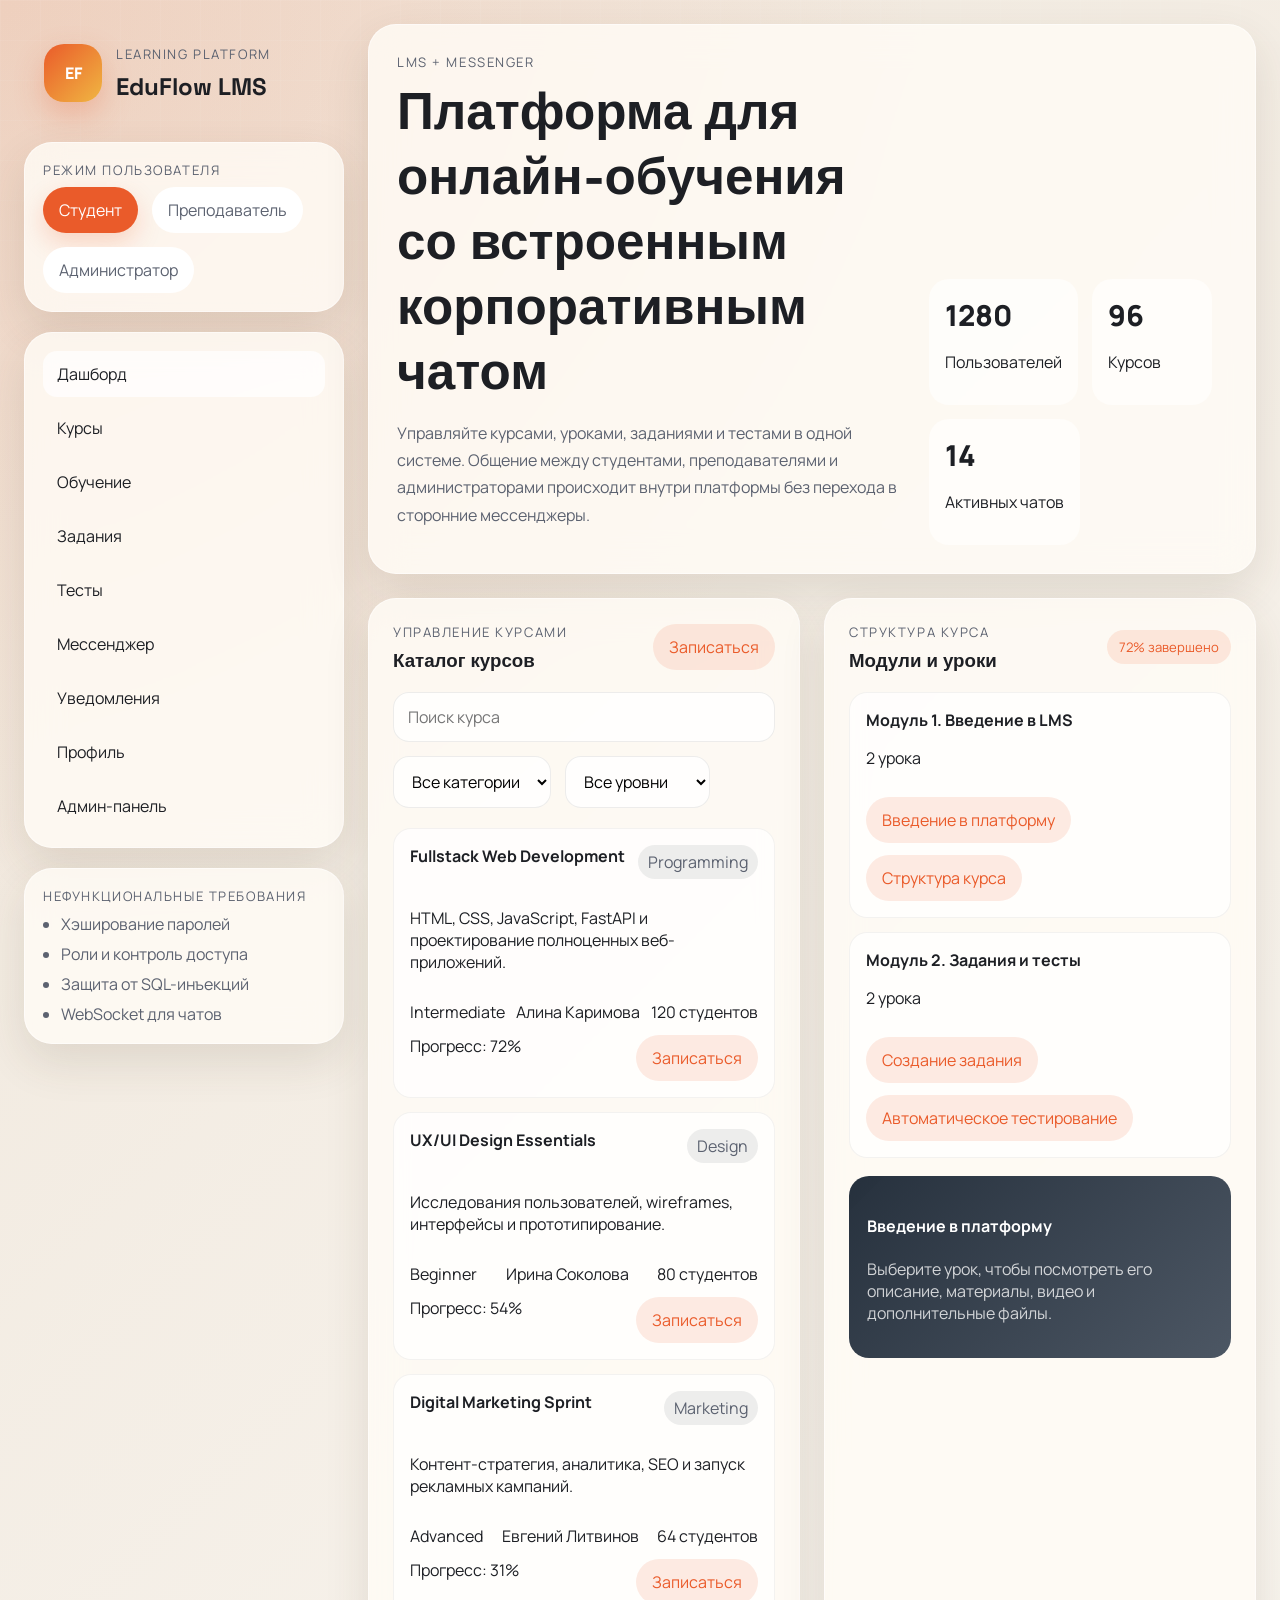
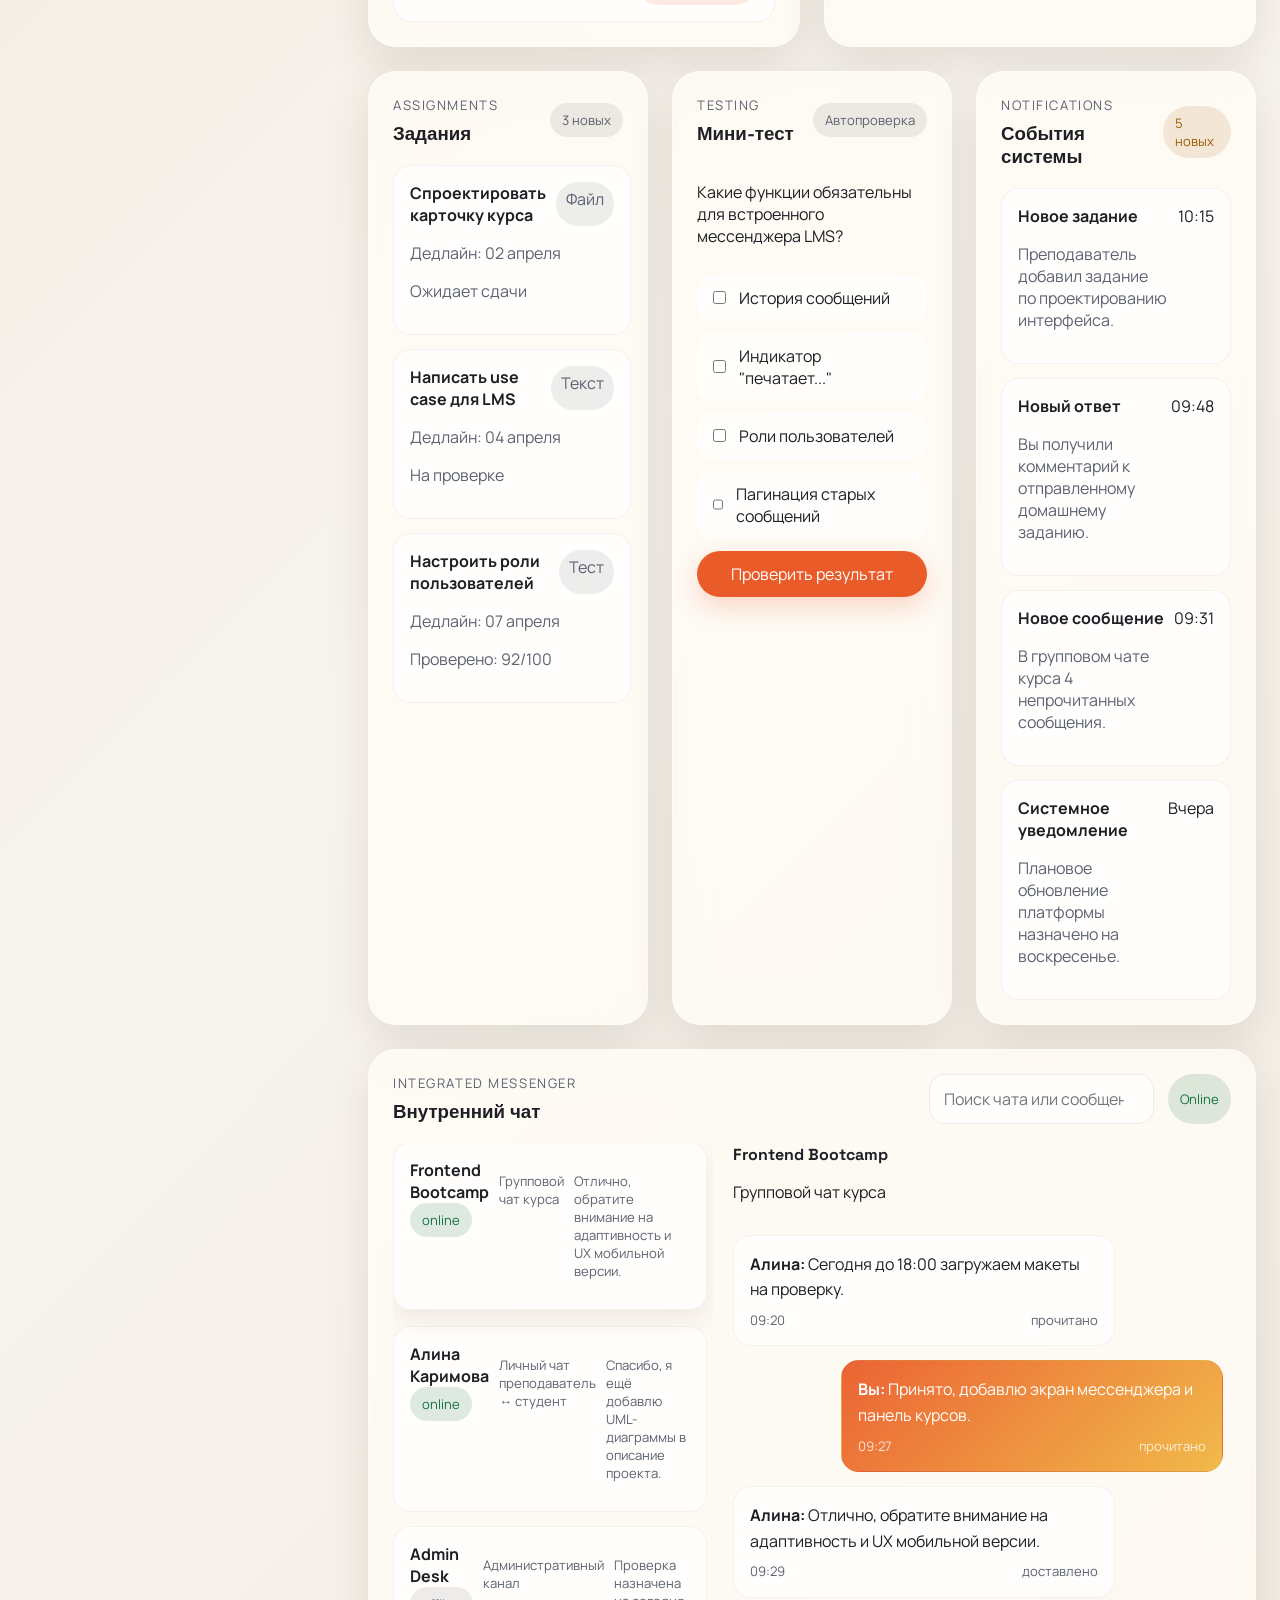
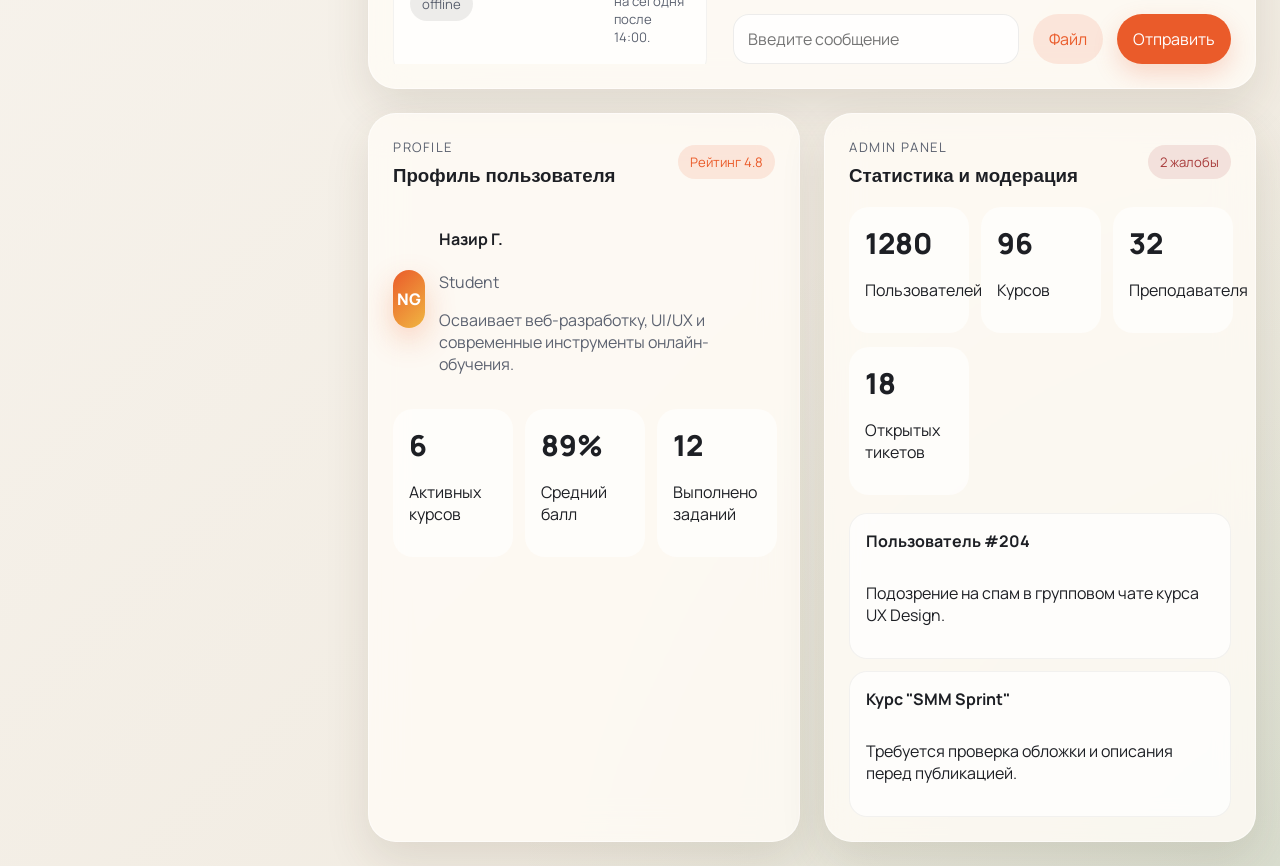
==== index.html @ fc091376 "Build LMS demo with FastAPI backend and MySQL models" ====
<!DOCTYPE html>
<html lang="ru">
<head>
  <meta charset="UTF-8">
  <meta name="viewport" content="width=device-width, initial-scale=1.0">
  <title>EduFlow LMS</title>
  <link rel="preconnect" href="https://fonts.googleapis.com">
  <link rel="preconnect" href="https://fonts.gstatic.com" crossorigin>
  <link href="https://fonts.googleapis.com/css2?family=Manrope:wght@400;500;600;700;800&family=Space+Grotesk:wght@500;700&display=swap" rel="stylesheet">
  <link rel="stylesheet" href="styles.css">
</head>
<body>
  <div class="app-shell">
    <aside class="sidebar">
      <div class="brand">
        <div class="brand-mark">EF</div>
        <div>
          <p class="eyebrow">Learning Platform</p>
          <h1>EduFlow LMS</h1>
        </div>
      </div>

      <div class="role-switcher card">
        <p class="section-label">Режим пользователя</p>
        <div class="role-buttons">
          <button class="role-button active" data-role="student">Студент</button>
          <button class="role-button" data-role="teacher">Преподаватель</button>
          <button class="role-button" data-role="admin">Администратор</button>
        </div>
      </div>

      <nav class="main-nav card">
        <a href="#dashboard" class="nav-link active">Дашборд</a>
        <a href="#courses" class="nav-link">Курсы</a>
        <a href="#learning" class="nav-link">Обучение</a>
        <a href="#assignments" class="nav-link">Задания</a>
        <a href="#tests" class="nav-link">Тесты</a>
        <a href="#messenger" class="nav-link">Мессенджер</a>
        <a href="#notifications" class="nav-link">Уведомления</a>
        <a href="#profile" class="nav-link">Профиль</a>
        <a href="#admin" class="nav-link">Админ-панель</a>
      </nav>

      <div class="security card">
        <p class="section-label">Нефункциональные требования</p>
        <ul>
          <li>Хэширование паролей</li>
          <li>Роли и контроль доступа</li>
          <li>Защита от SQL-инъекций</li>
          <li>WebSocket для чатов</li>
        </ul>
      </div>
    </aside>

    <main class="content">
      <section class="hero card" id="dashboard">
        <div>
          <p class="eyebrow">LMS + Messenger</p>
          <h2>Платформа для онлайн-обучения со встроенным корпоративным чатом</h2>
          <p class="hero-copy">
            Управляйте курсами, уроками, заданиями и тестами в одной системе. Общение между студентами,
            преподавателями и администраторами происходит внутри платформы без перехода в сторонние мессенджеры.
          </p>
        </div>
        <div class="hero-stats">
          <div>
            <span>1280</span>
            <p>Пользователей</p>
          </div>
          <div>
            <span>96</span>
            <p>Курсов</p>
          </div>
          <div>
            <span>14</span>
            <p>Активных чатов</p>
          </div>
        </div>
      </section>

      <section class="grid two-up">
        <article class="card panel" id="courses">
          <div class="panel-header">
            <div>
              <p class="section-label">Управление курсами</p>
              <h3>Каталог курсов</h3>
            </div>
            <button class="ghost-button" id="roleActionButton">Записаться</button>
          </div>

          <div class="filters">
            <input type="search" id="courseSearch" placeholder="Поиск курса">
            <select id="categoryFilter">
              <option value="all">Все категории</option>
              <option value="Programming">Programming</option>
              <option value="Design">Design</option>
              <option value="Marketing">Marketing</option>
            </select>
            <select id="levelFilter">
              <option value="all">Все уровни</option>
              <option value="Beginner">Beginner</option>
              <option value="Intermediate">Intermediate</option>
              <option value="Advanced">Advanced</option>
            </select>
          </div>

          <div class="course-list" id="courseList"></div>
        </article>

        <article class="card panel" id="learning">
          <div class="panel-header">
            <div>
              <p class="section-label">Структура курса</p>
              <h3>Модули и уроки</h3>
            </div>
            <span class="badge accent">72% завершено</span>
          </div>

          <div class="module-list" id="moduleList"></div>
          <div class="lesson-view">
            <h4 id="lessonTitle">Введение в платформу</h4>
            <p id="lessonDescription">
              Выберите урок, чтобы посмотреть его описание, материалы, видео и дополнительные файлы.
            </p>
            <div class="lesson-meta" id="lessonMeta"></div>
          </div>
        </article>
      </section>

      <section class="grid three-up">
        <article class="card panel" id="assignments">
          <div class="panel-header">
            <div>
              <p class="section-label">Assignments</p>
              <h3>Задания</h3>
            </div>
            <span class="badge">3 новых</span>
          </div>
          <div class="assignment-list" id="assignmentList"></div>
        </article>

        <article class="card panel" id="tests">
          <div class="panel-header">
            <div>
              <p class="section-label">Testing</p>
              <h3>Мини-тест</h3>
            </div>
            <span class="badge">Автопроверка</span>
          </div>
          <form id="quizForm" class="quiz-form">
            <p class="question-title">Какие функции обязательны для встроенного мессенджера LMS?</p>
            <label><input type="checkbox" name="quiz" value="history"> История сообщений</label>
            <label><input type="checkbox" name="quiz" value="typing"> Индикатор "печатает..."</label>
            <label><input type="checkbox" name="quiz" value="roles"> Роли пользователей</label>
            <label><input type="checkbox" name="quiz" value="pagination"> Пагинация старых сообщений</label>
            <button type="submit" class="primary-button">Проверить результат</button>
            <p id="quizResult" class="quiz-result"></p>
          </form>
        </article>

        <article class="card panel" id="notifications">
          <div class="panel-header">
            <div>
              <p class="section-label">Notifications</p>
              <h3>События системы</h3>
            </div>
            <span class="badge warning">5 новых</span>
          </div>
          <div class="notification-list" id="notificationList"></div>
        </article>
      </section>

      <section class="messenger card panel" id="messenger">
        <div class="panel-header">
          <div>
            <p class="section-label">Integrated Messenger</p>
            <h3>Внутренний чат</h3>
          </div>
          <div class="messenger-actions">
            <input type="search" id="chatSearch" placeholder="Поиск чата или сообщения">
            <span class="badge success" id="presenceStatus">Online</span>
          </div>
        </div>

        <div class="messenger-layout">
          <aside class="chat-list" id="chatList"></aside>

          <div class="chat-window">
            <div class="chat-window-header">
              <div>
                <h4 id="activeChatTitle">Выберите чат</h4>
                <p id="activeChatSubtitle">Личные, групповые и административные каналы</p>
              </div>
              <span class="typing-indicator" id="typingIndicator">Пользователь печатает...</span>
            </div>

            <div class="message-history" id="messageHistory"></div>

            <form id="messageForm" class="message-form">
              <input type="text" id="messageInput" placeholder="Введите сообщение">
              <button type="button" class="ghost-button" id="fileButton">Файл</button>
              <button type="submit" class="primary-button">Отправить</button>
            </form>
          </div>
        </div>
      </section>

      <section class="grid two-up">
        <article class="card panel" id="profile">
          <div class="panel-header">
            <div>
              <p class="section-label">Profile</p>
              <h3>Профиль пользователя</h3>
            </div>
            <span class="badge accent">Рейтинг 4.8</span>
          </div>
          <div class="profile-card">
            <div class="avatar">NG</div>
            <div>
              <h4 id="profileName">Назир Г.</h4>
              <p id="profileRole">Student</p>
              <p id="profileBio">Осваивает веб-разработку, UI/UX и современные инструменты онлайн-обучения.</p>
            </div>
          </div>
          <div class="progress-blocks">
            <div>
              <span>6</span>
              <p>Активных курсов</p>
            </div>
            <div>
              <span>89%</span>
              <p>Средний балл</p>
            </div>
            <div>
              <span>12</span>
              <p>Выполнено заданий</p>
            </div>
          </div>
        </article>

        <article class="card panel" id="admin">
          <div class="panel-header">
            <div>
              <p class="section-label">Admin Panel</p>
              <h3>Статистика и модерация</h3>
            </div>
            <span class="badge danger">2 жалобы</span>
          </div>
          <div class="admin-grid">
            <div class="admin-box">
              <span>1280</span>
              <p>Пользователей</p>
            </div>
            <div class="admin-box">
              <span>96</span>
              <p>Курсов</p>
            </div>
            <div class="admin-box">
              <span>32</span>
              <p>Преподавателя</p>
            </div>
            <div class="admin-box">
              <span>18</span>
              <p>Открытых тикетов</p>
            </div>
          </div>
          <div class="moderation-list">
            <div class="moderation-item">
              <strong>Пользователь #204</strong>
              <p>Подозрение на спам в групповом чате курса UX Design.</p>
            </div>
            <div class="moderation-item">
              <strong>Курс "SMM Sprint"</strong>
              <p>Требуется проверка обложки и описания перед публикацией.</p>
            </div>
          </div>
        </article>
      </section>
    </main>
  </div>

  <script src="app.js"></script>
</body>
</html>
---- styles.css ----
:root {
  --bg: #f4efe6;
  --surface: rgba(255, 252, 246, 0.82);
  --surface-strong: #fffaf2;
  --surface-dark: #1f2a37;
  --text: #1d1f24;
  --muted: #5c6270;
  --line: rgba(29, 31, 36, 0.08);
  --accent: #ea5b2a;
  --accent-soft: rgba(234, 91, 42, 0.12);
  --success: #177245;
  --warning: #a05a00;
  --danger: #a83b3b;
  --shadow: 0 18px 45px rgba(74, 54, 32, 0.12);
  --radius-lg: 28px;
  --radius-md: 18px;
  --radius-sm: 12px;
}

* {
  box-sizing: border-box;
}

html {
  scroll-behavior: smooth;
}

body {
  margin: 0;
  min-height: 100vh;
  font-family: "Manrope", sans-serif;
  color: var(--text);
  background:
    radial-gradient(circle at top left, rgba(234, 91, 42, 0.16), transparent 22%),
    radial-gradient(circle at bottom right, rgba(23, 114, 69, 0.1), transparent 18%),
    linear-gradient(135deg, #efe6da 0%, #f8f4ee 50%, #efe9de 100%);
}

body::before {
  content: "";
  position: fixed;
  inset: 0;
  pointer-events: none;
  background-image:
    linear-gradient(rgba(255, 255, 255, 0.14) 1px, transparent 1px),
    linear-gradient(90deg, rgba(255, 255, 255, 0.14) 1px, transparent 1px);
  background-size: 40px 40px;
  mask-image: linear-gradient(to bottom, rgba(0, 0, 0, 0.45), transparent 70%);
}

.app-shell {
  display: grid;
  grid-template-columns: 320px 1fr;
  gap: 24px;
  padding: 24px;
}

.card {
  background: var(--surface);
  backdrop-filter: blur(18px);
  border: 1px solid rgba(255, 255, 255, 0.52);
  border-radius: var(--radius-lg);
  box-shadow: var(--shadow);
}

.sidebar {
  display: flex;
  flex-direction: column;
  gap: 20px;
  position: sticky;
  top: 24px;
  height: fit-content;
}

.brand,
.panel-header,
.profile-card,
.chat-window-header,
.messenger-actions,
.moderation-item,
.hero,
.hero-stats,
.progress-blocks,
.admin-grid,
.filters,
.lesson-meta,
.message-form,
.role-buttons {
  display: flex;
  gap: 14px;
}

.brand {
  align-items: center;
  padding: 20px;
}

.brand h1,
.hero h2,
.panel h3,
.chat-window-header h4 {
  margin: 0;
  font-family: "Space Grotesk", sans-serif;
}

.brand-mark,
.avatar {
  width: 58px;
  height: 58px;
  display: grid;
  place-items: center;
  border-radius: 20px;
  background: linear-gradient(135deg, var(--accent), #f0b642);
  color: white;
  font-weight: 800;
  box-shadow: 0 12px 30px rgba(234, 91, 42, 0.28);
}

.eyebrow,
.section-label,
.nav-link,
.badge,
.typing-indicator,
.chat-subtitle,
.message-time,
.message-state {
  font-size: 0.82rem;
}

.eyebrow,
.section-label {
  margin: 0 0 8px;
  text-transform: uppercase;
  letter-spacing: 0.12em;
  color: var(--muted);
}

.role-switcher,
.main-nav,
.security {
  padding: 18px;
}

.role-buttons {
  flex-wrap: wrap;
}

.role-button,
.ghost-button,
.primary-button,
.nav-link,
select,
input,
button {
  font: inherit;
}

.role-button,
.ghost-button,
.primary-button {
  border: none;
  border-radius: 999px;
  padding: 12px 16px;
  cursor: pointer;
  transition: 0.25s ease;
}

.role-button {
  background: white;
  color: var(--muted);
}

.role-button.active,
.primary-button {
  background: var(--accent);
  color: white;
  box-shadow: 0 10px 24px rgba(234, 91, 42, 0.22);
}

.ghost-button {
  background: var(--accent-soft);
  color: var(--accent);
}

.main-nav {
  display: grid;
  gap: 8px;
}

.nav-link {
  text-decoration: none;
  color: var(--text);
  padding: 12px 14px;
  border-radius: 14px;
}

.nav-link.active,
.nav-link:hover {
  background: rgba(255, 255, 255, 0.7);
}

.security ul {
  margin: 0;
  padding-left: 18px;
  color: var(--muted);
  display: grid;
  gap: 8px;
}

.content {
  display: grid;
  gap: 24px;
}

.hero {
  justify-content: space-between;
  align-items: flex-end;
  padding: 28px;
}

.hero h2 {
  font-size: clamp(2rem, 4vw, 3.3rem);
  max-width: 760px;
}

.hero-copy {
  max-width: 780px;
  color: var(--muted);
  line-height: 1.7;
}

.hero-stats {
  flex-wrap: wrap;
}

.hero-stats div,
.progress-blocks div,
.admin-box {
  min-width: 120px;
  padding: 16px;
  border-radius: 20px;
  background: rgba(255, 255, 255, 0.58);
}

.hero-stats span,
.progress-blocks span,
.admin-box span {
  display: block;
  font-size: 1.8rem;
  font-weight: 800;
  margin-bottom: 8px;
}

.grid {
  display: grid;
  gap: 24px;
}

.two-up {
  grid-template-columns: repeat(2, minmax(0, 1fr));
}

.three-up {
  grid-template-columns: repeat(3, minmax(0, 1fr));
}

.panel {
  padding: 24px;
}

.panel-header {
  align-items: center;
  justify-content: space-between;
  margin-bottom: 20px;
}

.badge {
  display: inline-flex;
  align-items: center;
  padding: 8px 12px;
  border-radius: 999px;
  background: rgba(29, 31, 36, 0.08);
  color: var(--muted);
}

.badge.accent {
  background: var(--accent-soft);
  color: var(--accent);
}

.badge.warning {
  background: rgba(160, 90, 0, 0.12);
  color: var(--warning);
}

.badge.success {
  background: rgba(23, 114, 69, 0.14);
  color: var(--success);
}

.badge.danger {
  background: rgba(168, 59, 59, 0.12);
  color: var(--danger);
}

.filters {
  flex-wrap: wrap;
  margin-bottom: 20px;
}

input,
select {
  border: 1px solid var(--line);
  background: rgba(255, 255, 255, 0.82);
  border-radius: 16px;
  padding: 13px 14px;
  min-width: 0;
}

#courseSearch {
  flex: 1 1 220px;
}

.course-list,
.module-list,
.assignment-list,
.notification-list,
.chat-list,
.message-history,
.moderation-list {
  display: grid;
  gap: 14px;
}

.course-card,
.module-card,
.assignment-card,
.notification-item,
.chat-item,
.message,
.moderation-item {
  padding: 16px;
  border-radius: 18px;
  background: rgba(255, 255, 255, 0.7);
  border: 1px solid rgba(29, 31, 36, 0.05);
}

.course-card {
  display: grid;
  gap: 12px;
}

.course-card-top,
.course-card-meta,
.assignment-card-header,
.notification-item,
.chat-item,
.message-meta {
  display: flex;
  justify-content: space-between;
  gap: 10px;
}

.course-tag {
  padding: 6px 10px;
  border-radius: 999px;
  background: rgba(31, 42, 55, 0.08);
  color: var(--muted);
}

.module-card button {
  margin-top: 12px;
}

.lesson-view {
  margin-top: 18px;
  padding: 18px;
  border-radius: 20px;
  background: linear-gradient(135deg, rgba(31, 42, 55, 0.97), rgba(67, 78, 92, 0.95));
  color: white;
}

.lesson-view p {
  color: rgba(255, 255, 255, 0.78);
}

.lesson-meta {
  flex-wrap: wrap;
}

.lesson-meta span {
  padding: 8px 12px;
  border-radius: 999px;
  background: rgba(255, 255, 255, 0.1);
}

.assignment-card p,
.notification-item p,
.chat-subtitle,
#profileRole,
#profileBio {
  color: var(--muted);
}

.quiz-form {
  display: grid;
  gap: 12px;
}

.quiz-form label {
  display: flex;
  align-items: center;
  gap: 10px;
  padding: 12px;
  border-radius: 16px;
  background: rgba(255, 255, 255, 0.6);
}

.quiz-result {
  min-height: 24px;
  margin: 0;
  font-weight: 700;
}

.messenger {
  overflow: hidden;
}

.messenger-layout {
  display: grid;
  grid-template-columns: 320px 1fr;
  gap: 20px;
}

.chat-list {
  max-height: 520px;
  overflow: auto;
  padding-right: 6px;
}

.chat-item {
  cursor: pointer;
  transition: 0.2s ease;
}

.chat-item.active,
.chat-item:hover {
  transform: translateY(-2px);
  box-shadow: 0 12px 25px rgba(74, 54, 32, 0.08);
}

.chat-window {
  display: grid;
  grid-template-rows: auto 1fr auto;
  gap: 16px;
}

.chat-window-header {
  align-items: center;
  justify-content: space-between;
}

.typing-indicator {
  color: var(--accent);
  opacity: 0;
  transition: opacity 0.25s ease;
}

.typing-indicator.visible {
  opacity: 1;
}

.message-history {
  max-height: 460px;
  overflow: auto;
  padding-right: 8px;
}

.message {
  max-width: 78%;
}

.message.outgoing {
  margin-left: auto;
  background: linear-gradient(135deg, rgba(234, 91, 42, 0.95), rgba(240, 182, 66, 0.95));
  color: white;
}

.message.outgoing .message-time,
.message.outgoing .message-state {
  color: rgba(255, 255, 255, 0.8);
}

.message p {
  margin: 0 0 8px;
  line-height: 1.6;
}

.message-time,
.message-state {
  color: var(--muted);
}

.message-form input {
  flex: 1;
}

.profile-card {
  align-items: center;
  margin-bottom: 18px;
}

.progress-blocks,
.admin-grid {
  grid-template-columns: repeat(3, minmax(0, 1fr));
}

.progress-blocks {
  display: grid;
}

.admin-grid {
  display: grid;
  margin-bottom: 18px;
}

.moderation-list {
  gap: 12px;
}

.moderation-item {
  flex-direction: column;
}

@media (max-width: 1180px) {
  .app-shell,
  .two-up,
  .three-up,
  .messenger-layout {
    grid-template-columns: 1fr;
  }

  .sidebar {
    position: static;
  }
}

@media (max-width: 720px) {
  .app-shell {
    padding: 16px;
  }

  .hero,
  .panel-header,
  .chat-window-header,
  .message-form {
    flex-direction: column;
    align-items: stretch;
  }

  .hero h2 {
    font-size: 2rem;
  }

  .message {
    max-width: 100%;
  }
}
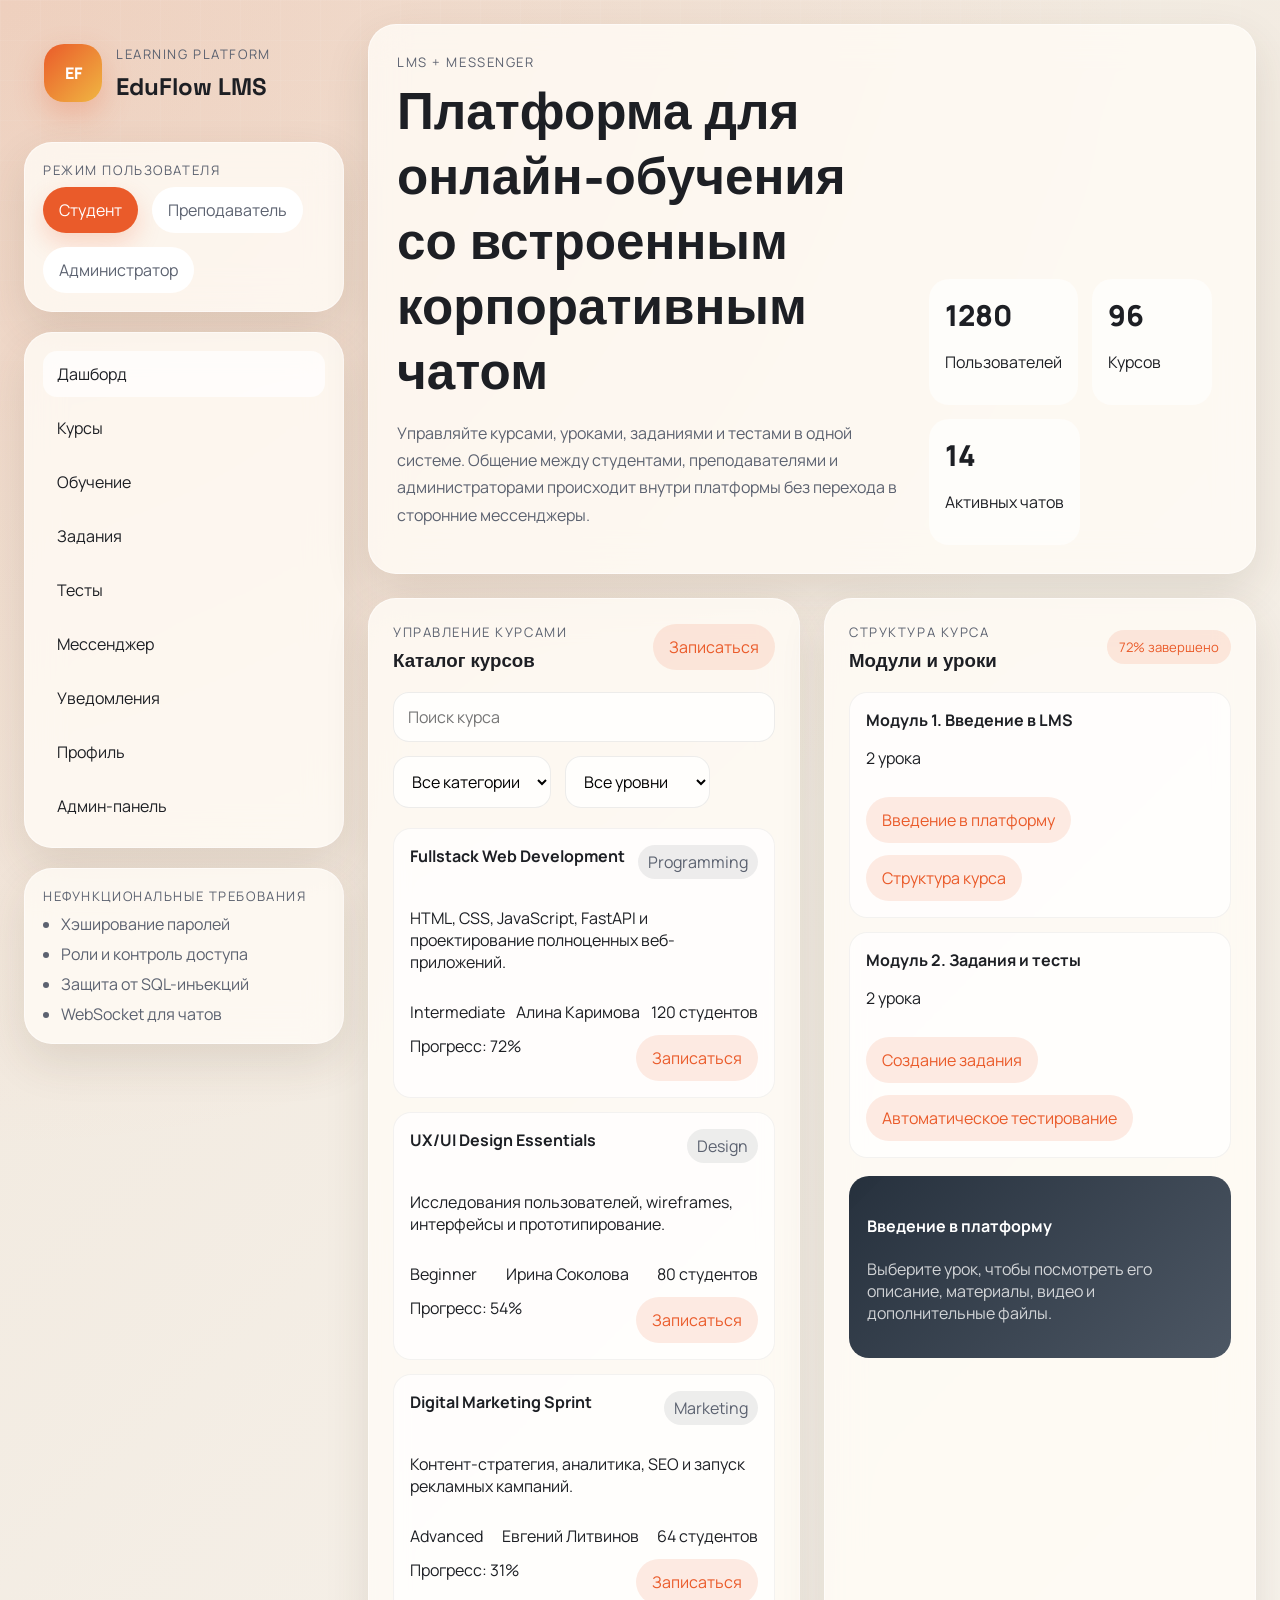
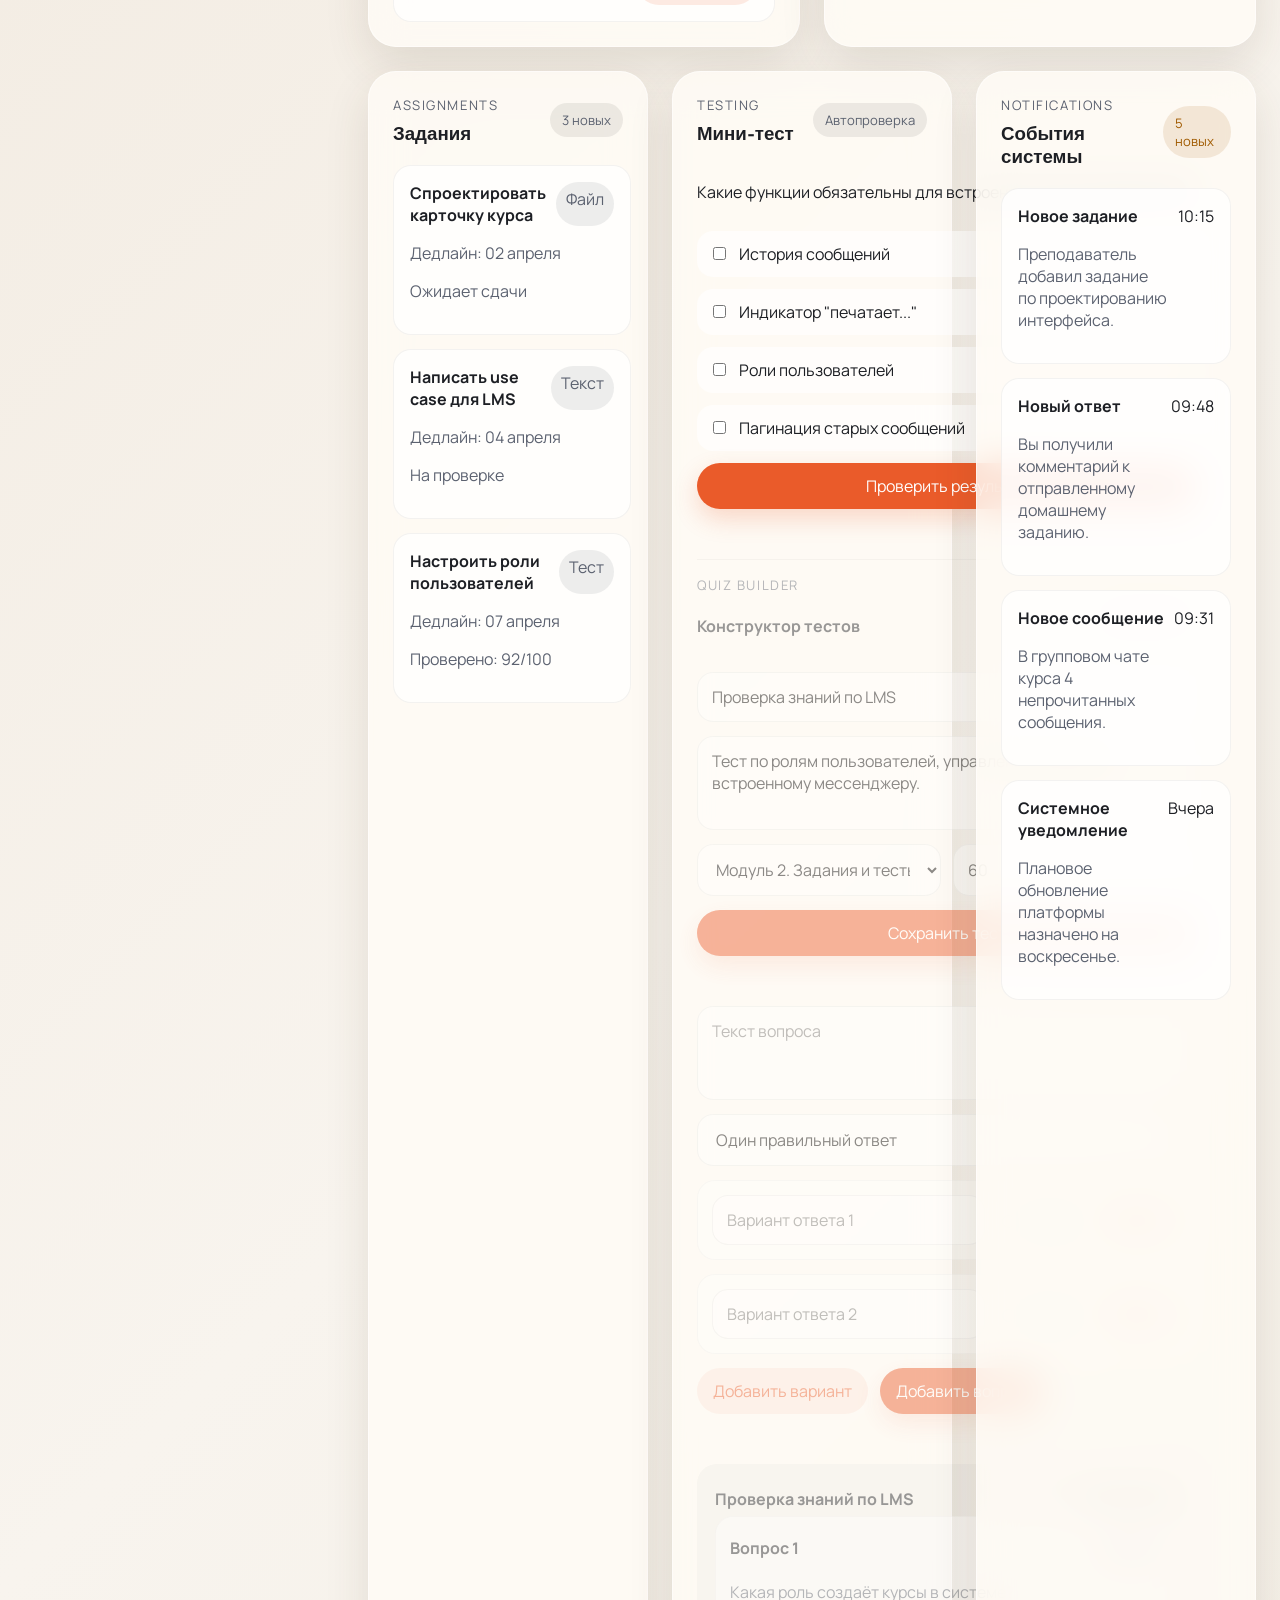
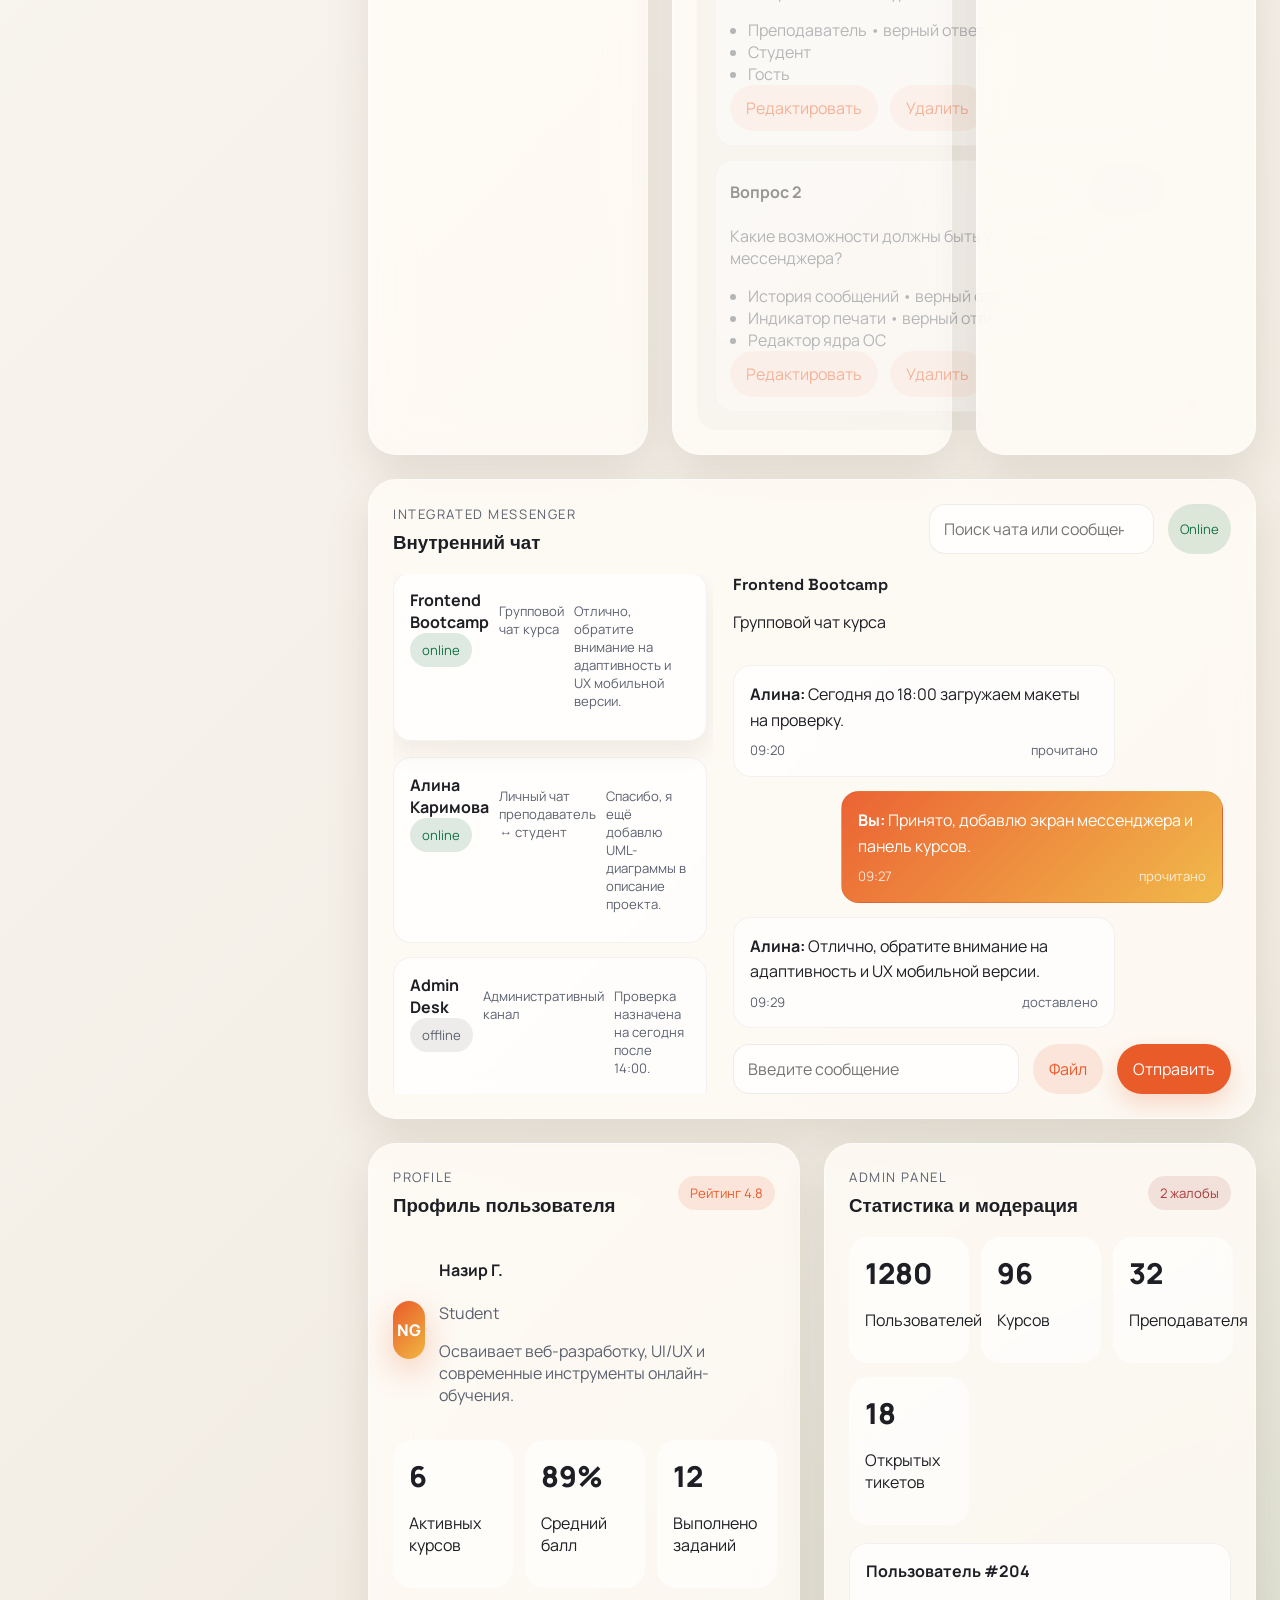
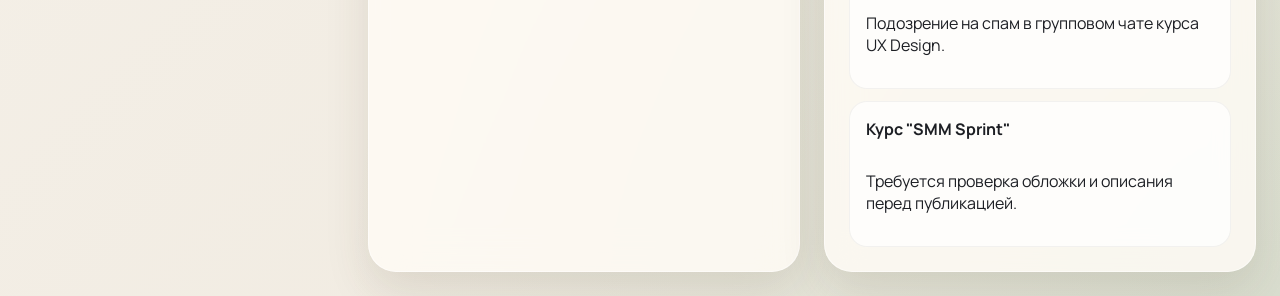
==== commit 74d06f1d: "first commit" ====
--- a/index.html
+++ b/index.html
@@ -147,15 +147,63 @@
             </div>
             <span class="badge">Автопроверка</span>
           </div>
-          <form id="quizForm" class="quiz-form">
-            <p class="question-title">Какие функции обязательны для встроенного мессенджера LMS?</p>
-            <label><input type="checkbox" name="quiz" value="history"> История сообщений</label>
-            <label><input type="checkbox" name="quiz" value="typing"> Индикатор "печатает..."</label>
-            <label><input type="checkbox" name="quiz" value="roles"> Роли пользователей</label>
-            <label><input type="checkbox" name="quiz" value="pagination"> Пагинация старых сообщений</label>
-            <button type="submit" class="primary-button">Проверить результат</button>
-            <p id="quizResult" class="quiz-result"></p>
-          </form>
+          <div class="quiz-stack">
+            <form id="quizForm" class="quiz-form">
+              <p class="question-title">Какие функции обязательны для встроенного мессенджера LMS?</p>
+              <label><input type="checkbox" name="quiz" value="history"> История сообщений</label>
+              <label><input type="checkbox" name="quiz" value="typing"> Индикатор "печатает..."</label>
+              <label><input type="checkbox" name="quiz" value="roles"> Роли пользователей</label>
+              <label><input type="checkbox" name="quiz" value="pagination"> Пагинация старых сообщений</label>
+              <button type="submit" class="primary-button">Проверить результат</button>
+              <p id="quizResult" class="quiz-result"></p>
+            </form>
+
+            <div class="quiz-builder" id="quizBuilder">
+              <div class="builder-header">
+                <div>
+                  <p class="section-label">Quiz Builder</p>
+                  <h4>Конструктор тестов</h4>
+                </div>
+                <span class="badge accent" id="builderRoleBadge">Teacher Only</span>
+              </div>
+
+              <form id="quizBuilderForm" class="builder-form">
+                <input type="text" id="builderQuizTitle" placeholder="Название теста">
+                <textarea id="builderQuizDescription" rows="3" placeholder="Описание теста"></textarea>
+                <div class="builder-grid">
+                  <select id="builderLessonSelect"></select>
+                  <input type="number" id="builderPassingScore" min="1" max="100" value="60" placeholder="Проходной балл">
+                </div>
+                <button type="submit" class="primary-button">Сохранить тест</button>
+                <p id="builderQuizMessage" class="builder-message"></p>
+              </form>
+
+              <form id="questionBuilderForm" class="builder-form">
+                <input type="hidden" id="editingQuestionId">
+                <textarea id="builderQuestionText" rows="3" placeholder="Текст вопроса"></textarea>
+                <select id="builderQuestionType">
+                  <option value="single">Один правильный ответ</option>
+                  <option value="multiple">Несколько правильных ответов</option>
+                </select>
+
+                <div class="option-builder-list" id="optionBuilderList"></div>
+
+                <div class="builder-actions">
+                  <button type="button" class="ghost-button" id="addOptionButton">Добавить вариант</button>
+                  <button type="submit" class="primary-button" id="saveQuestionButton">Добавить вопрос</button>
+                </div>
+                <p id="builderQuestionMessage" class="builder-message"></p>
+              </form>
+
+              <div class="builder-preview">
+                <div class="builder-preview-header">
+                  <strong id="builderPreviewTitle">Тест ещё не создан</strong>
+                  <span class="course-tag" id="builderPreviewMeta">0 вопросов</span>
+                </div>
+                <div class="builder-question-list" id="builderQuestionList"></div>
+              </div>
+            </div>
+          </div>
         </article>
 
         <article class="card panel" id="notifications">
--- a/styles.css
+++ b/styles.css
@@ -407,6 +407,15 @@
   gap: 12px;
 }
 
+.quiz-stack,
+.quiz-builder,
+.builder-form,
+.option-builder-list,
+.builder-question-list {
+  display: grid;
+  gap: 14px;
+}
+
 .quiz-form label {
   display: flex;
   align-items: center;
@@ -420,6 +429,95 @@
   min-height: 24px;
   margin: 0;
   font-weight: 700;
+}
+
+.quiz-builder {
+  padding-top: 16px;
+  border-top: 1px solid var(--line);
+}
+
+.quiz-builder.is-hidden {
+  opacity: 0.45;
+}
+
+.builder-header,
+.builder-preview-header,
+.builder-actions,
+.builder-grid,
+.option-row,
+.question-card-header {
+  display: flex;
+  gap: 12px;
+}
+
+.builder-header,
+.builder-preview-header,
+.question-card-header {
+  justify-content: space-between;
+  align-items: center;
+}
+
+.builder-form textarea {
+  border: 1px solid var(--line);
+  background: rgba(255, 255, 255, 0.82);
+  border-radius: 16px;
+  padding: 13px 14px;
+  font: inherit;
+  resize: vertical;
+}
+
+.builder-grid {
+  flex-wrap: wrap;
+}
+
+.builder-grid > * {
+  flex: 1 1 180px;
+}
+
+.option-row,
+.question-card {
+  padding: 14px;
+  border-radius: 18px;
+  background: rgba(255, 255, 255, 0.64);
+  border: 1px solid rgba(29, 31, 36, 0.05);
+}
+
+.option-row {
+  align-items: center;
+}
+
+.option-row input[type="text"] {
+  flex: 1;
+}
+
+.option-row label {
+  display: flex;
+  align-items: center;
+  gap: 8px;
+  color: var(--muted);
+}
+
+.builder-message {
+  min-height: 22px;
+  margin: 0;
+  font-size: 0.92rem;
+  color: var(--muted);
+}
+
+.builder-preview {
+  padding: 18px;
+  border-radius: 20px;
+  background: rgba(31, 42, 55, 0.06);
+}
+
+.question-card p,
+.question-card li {
+  color: var(--muted);
+}
+
+.question-card ul {
+  margin: 10px 0 0;
+  padding-left: 18px;
 }
 
 .messenger {
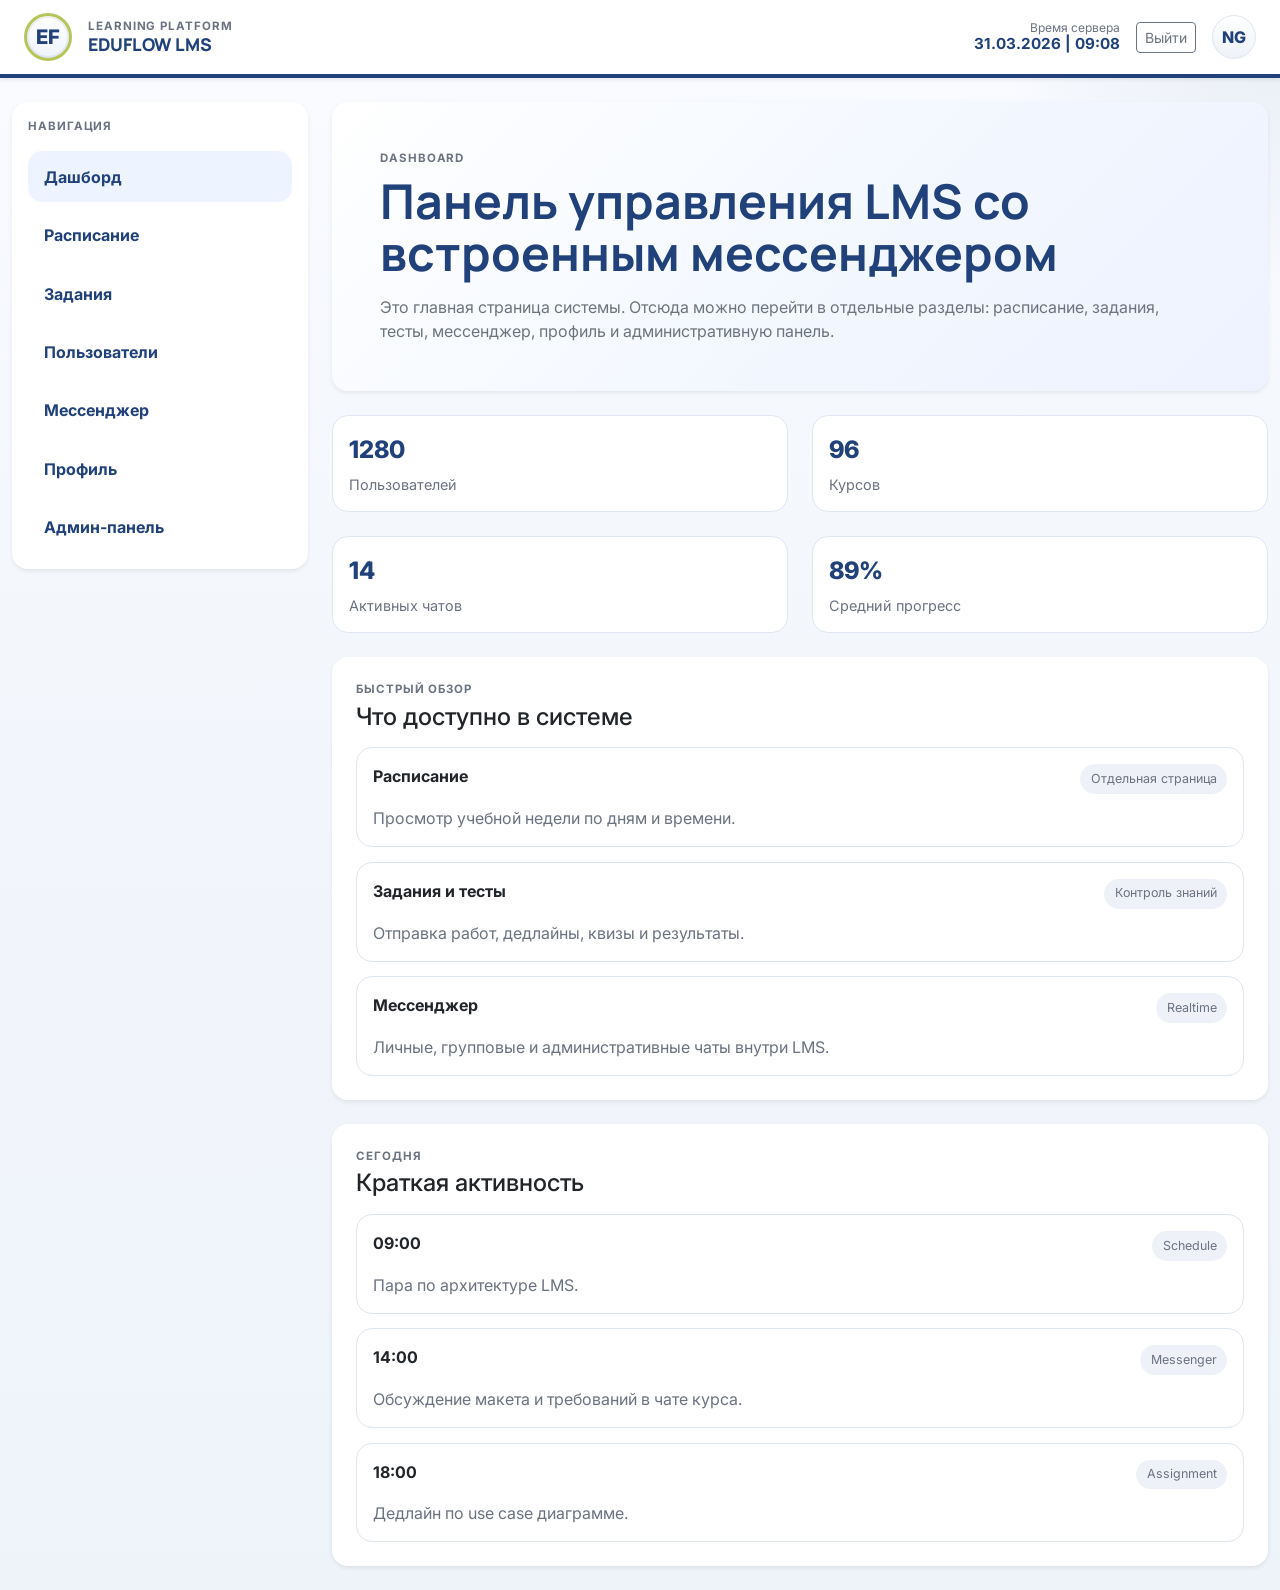
==== commit b1dc9079: "feat: update LMS flows, messaging UI, and assignment lifecycle" ====
--- a/index.html
+++ b/index.html
@@ -3,330 +3,168 @@
 <head>
   <meta charset="UTF-8">
   <meta name="viewport" content="width=device-width, initial-scale=1.0">
-  <title>EduFlow LMS</title>
+  <title>EduFlow LMS - Dashboard</title>
   <link rel="preconnect" href="https://fonts.googleapis.com">
   <link rel="preconnect" href="https://fonts.gstatic.com" crossorigin>
-  <link href="https://fonts.googleapis.com/css2?family=Manrope:wght@400;500;600;700;800&family=Space+Grotesk:wght@500;700&display=swap" rel="stylesheet">
+  <link href="https://fonts.googleapis.com/css2?family=Inter:wght@400;500;600;700;800&family=Manrope:wght@500;700;800&display=swap" rel="stylesheet">
+  <link href="https://cdn.jsdelivr.net/npm/bootstrap@5.3.3/dist/css/bootstrap.min.css" rel="stylesheet">
+  <link href="https://cdn.jsdelivr.net/npm/bootstrap-icons@1.11.3/font/bootstrap-icons.min.css" rel="stylesheet">
   <link rel="stylesheet" href="styles.css">
 </head>
-<body>
-  <div class="app-shell">
-    <aside class="sidebar">
-      <div class="brand">
-        <div class="brand-mark">EF</div>
-        <div>
-          <p class="eyebrow">Learning Platform</p>
-          <h1>EduFlow LMS</h1>
+<body data-protected-page="true">
+  <nav class="navbar navbar-light bg-white border-bottom shadow-sm sticky-top app-navbar">
+    <div class="container-fluid px-3 px-lg-4">
+      <a class="navbar-brand d-flex align-items-center gap-3 me-4" href="/dashboard">
+        <span class="brand-mark">EF</span>
+        <span class="brand-copy">
+          <span class="brand-kicker">Learning Platform</span>
+          <span class="brand-title">EduFlow LMS</span>
+        </span>
+      </a>
+
+      <div class="d-flex align-items-center gap-2 gap-lg-3 ms-auto topbar-meta">
+        <div class="topbar-time d-none d-md-grid">
+          <span>Время сервера</span>
+          <strong>31.03.2026 | 09:08</strong>
         </div>
+
+        <button class="btn btn-outline-secondary btn-sm" type="button" data-logout-button>Выйти</button>
+        <div class="topbar-avatar" data-user-avatar>NG</div>
       </div>
+    </div>
+  </nav>
 
-      <div class="role-switcher card">
-        <p class="section-label">Режим пользователя</p>
-        <div class="role-buttons">
-          <button class="role-button active" data-role="student">Студент</button>
-          <button class="role-button" data-role="teacher">Преподаватель</button>
-          <button class="role-button" data-role="admin">Администратор</button>
+  <div class="container-fluid py-4 app-page">
+    <div class="row g-4">
+      <aside class="col-12 col-xl-3">
+        <div class="d-grid gap-4 sidebar-stack">
+          <section class="card shadow-sm border-0">
+            <div class="card-body">
+              <p class="section-label mb-3">Навигация</p>
+              <nav class="main-nav">
+                <a href="/dashboard" class="nav-link active">Дашборд</a>
+                <a href="/schedule" class="nav-link">Расписание</a>
+                <a href="/assignments" class="nav-link">Задания</a>
+                <a href="/directory" class="nav-link">Пользователи</a>
+                <a href="/messenger" class="nav-link">Мессенджер</a>
+                <a href="/profile" class="nav-link">Профиль</a>
+                <a href="/admin" class="nav-link">Админ-панель</a>
+              </nav>
+            </div>
+          </section>
         </div>
-      </div>
+      </aside>
 
-      <nav class="main-nav card">
-        <a href="#dashboard" class="nav-link active">Дашборд</a>
-        <a href="#courses" class="nav-link">Курсы</a>
-        <a href="#learning" class="nav-link">Обучение</a>
-        <a href="#assignments" class="nav-link">Задания</a>
-        <a href="#tests" class="nav-link">Тесты</a>
-        <a href="#messenger" class="nav-link">Мессенджер</a>
-        <a href="#notifications" class="nav-link">Уведомления</a>
-        <a href="#profile" class="nav-link">Профиль</a>
-        <a href="#admin" class="nav-link">Админ-панель</a>
-      </nav>
+      <main class="col-12 col-xl-9">
+        <div class="d-grid gap-4">
+          <section class="card border-0 shadow-sm hero-card">
+            <div class="card-body p-4 p-xl-5">
+              <p class="section-label mb-2">Dashboard</p>
+              <h1 class="display-5 fw-bold mb-3 hero-title">Панель управления LMS со встроенным мессенджером</h1>
+              <p class="text-secondary mb-0 hero-copy">
+                Это главная страница системы. Отсюда можно перейти в отдельные разделы: расписание, задания,
+                тесты, мессенджер, профиль и административную панель.
+              </p>
+            </div>
+          </section>
 
-      <div class="security card">
-        <p class="section-label">Нефункциональные требования</p>
-        <ul>
-          <li>Хэширование паролей</li>
-          <li>Роли и контроль доступа</li>
-          <li>Защита от SQL-инъекций</li>
-          <li>WebSocket для чатов</li>
-        </ul>
-      </div>
-    </aside>
-
-    <main class="content">
-      <section class="hero card" id="dashboard">
-        <div>
-          <p class="eyebrow">LMS + Messenger</p>
-          <h2>Платформа для онлайн-обучения со встроенным корпоративным чатом</h2>
-          <p class="hero-copy">
-            Управляйте курсами, уроками, заданиями и тестами в одной системе. Общение между студентами,
-            преподавателями и администраторами происходит внутри платформы без перехода в сторонние мессенджеры.
-          </p>
-        </div>
-        <div class="hero-stats">
-          <div>
-            <span>1280</span>
-            <p>Пользователей</p>
-          </div>
-          <div>
-            <span>96</span>
-            <p>Курсов</p>
-          </div>
-          <div>
-            <span>14</span>
-            <p>Активных чатов</p>
-          </div>
-        </div>
-      </section>
-
-      <section class="grid two-up">
-        <article class="card panel" id="courses">
-          <div class="panel-header">
-            <div>
-              <p class="section-label">Управление курсами</p>
-              <h3>Каталог курсов</h3>
+          <div class="row g-4">
+            <div class="col-12 col-md-6 col-xxl-3">
+              <div class="stat-card h-100">
+                <span>1280</span>
+                <p>Пользователей</p>
+              </div>
             </div>
-            <button class="ghost-button" id="roleActionButton">Записаться</button>
-          </div>
-
-          <div class="filters">
-            <input type="search" id="courseSearch" placeholder="Поиск курса">
-            <select id="categoryFilter">
-              <option value="all">Все категории</option>
-              <option value="Programming">Programming</option>
-              <option value="Design">Design</option>
-              <option value="Marketing">Marketing</option>
-            </select>
-            <select id="levelFilter">
-              <option value="all">Все уровни</option>
-              <option value="Beginner">Beginner</option>
-              <option value="Intermediate">Intermediate</option>
-              <option value="Advanced">Advanced</option>
-            </select>
-          </div>
-
-          <div class="course-list" id="courseList"></div>
-        </article>
-
-        <article class="card panel" id="learning">
-          <div class="panel-header">
-            <div>
-              <p class="section-label">Структура курса</p>
-              <h3>Модули и уроки</h3>
+            <div class="col-12 col-md-6 col-xxl-3">
+              <div class="stat-card h-100">
+                <span>96</span>
+                <p>Курсов</p>
+              </div>
             </div>
-            <span class="badge accent">72% завершено</span>
-          </div>
-
-          <div class="module-list" id="moduleList"></div>
-          <div class="lesson-view">
-            <h4 id="lessonTitle">Введение в платформу</h4>
-            <p id="lessonDescription">
-              Выберите урок, чтобы посмотреть его описание, материалы, видео и дополнительные файлы.
-            </p>
-            <div class="lesson-meta" id="lessonMeta"></div>
-          </div>
-        </article>
-      </section>
-
-      <section class="grid three-up">
-        <article class="card panel" id="assignments">
-          <div class="panel-header">
-            <div>
-              <p class="section-label">Assignments</p>
-              <h3>Задания</h3>
+            <div class="col-12 col-md-6 col-xxl-3">
+              <div class="stat-card h-100">
+                <span>14</span>
+                <p>Активных чатов</p>
+              </div>
             </div>
-            <span class="badge">3 новых</span>
-          </div>
-          <div class="assignment-list" id="assignmentList"></div>
-        </article>
-
-        <article class="card panel" id="tests">
-          <div class="panel-header">
-            <div>
-              <p class="section-label">Testing</p>
-              <h3>Мини-тест</h3>
-            </div>
-            <span class="badge">Автопроверка</span>
-          </div>
-          <div class="quiz-stack">
-            <form id="quizForm" class="quiz-form">
-              <p class="question-title">Какие функции обязательны для встроенного мессенджера LMS?</p>
-              <label><input type="checkbox" name="quiz" value="history"> История сообщений</label>
-              <label><input type="checkbox" name="quiz" value="typing"> Индикатор "печатает..."</label>
-              <label><input type="checkbox" name="quiz" value="roles"> Роли пользователей</label>
-              <label><input type="checkbox" name="quiz" value="pagination"> Пагинация старых сообщений</label>
-              <button type="submit" class="primary-button">Проверить результат</button>
-              <p id="quizResult" class="quiz-result"></p>
-            </form>
-
-            <div class="quiz-builder" id="quizBuilder">
-              <div class="builder-header">
-                <div>
-                  <p class="section-label">Quiz Builder</p>
-                  <h4>Конструктор тестов</h4>
-                </div>
-                <span class="badge accent" id="builderRoleBadge">Teacher Only</span>
-              </div>
-
-              <form id="quizBuilderForm" class="builder-form">
-                <input type="text" id="builderQuizTitle" placeholder="Название теста">
-                <textarea id="builderQuizDescription" rows="3" placeholder="Описание теста"></textarea>
-                <div class="builder-grid">
-                  <select id="builderLessonSelect"></select>
-                  <input type="number" id="builderPassingScore" min="1" max="100" value="60" placeholder="Проходной балл">
-                </div>
-                <button type="submit" class="primary-button">Сохранить тест</button>
-                <p id="builderQuizMessage" class="builder-message"></p>
-              </form>
-
-              <form id="questionBuilderForm" class="builder-form">
-                <input type="hidden" id="editingQuestionId">
-                <textarea id="builderQuestionText" rows="3" placeholder="Текст вопроса"></textarea>
-                <select id="builderQuestionType">
-                  <option value="single">Один правильный ответ</option>
-                  <option value="multiple">Несколько правильных ответов</option>
-                </select>
-
-                <div class="option-builder-list" id="optionBuilderList"></div>
-
-                <div class="builder-actions">
-                  <button type="button" class="ghost-button" id="addOptionButton">Добавить вариант</button>
-                  <button type="submit" class="primary-button" id="saveQuestionButton">Добавить вопрос</button>
-                </div>
-                <p id="builderQuestionMessage" class="builder-message"></p>
-              </form>
-
-              <div class="builder-preview">
-                <div class="builder-preview-header">
-                  <strong id="builderPreviewTitle">Тест ещё не создан</strong>
-                  <span class="course-tag" id="builderPreviewMeta">0 вопросов</span>
-                </div>
-                <div class="builder-question-list" id="builderQuestionList"></div>
+            <div class="col-12 col-md-6 col-xxl-3">
+              <div class="stat-card h-100">
+                <span>89%</span>
+                <p>Средний прогресс</p>
               </div>
             </div>
           </div>
-        </article>
 
-        <article class="card panel" id="notifications">
-          <div class="panel-header">
-            <div>
-              <p class="section-label">Notifications</p>
-              <h3>События системы</h3>
+          <div class="row g-4">
+            <div class="col-12 col-xxl-6">
+              <section class="card border-0 shadow-sm h-100">
+                <div class="card-body p-4">
+                  <p class="section-label mb-1">Быстрый обзор</p>
+                  <h3 class="h4 mb-3">Что доступно в системе</h3>
+                  <div class="assignment-list">
+                    <article class="assignment-card">
+                      <div class="assignment-card-header">
+                        <strong>Расписание</strong>
+                        <span class="course-tag">Отдельная страница</span>
+                      </div>
+                      <p>Просмотр учебной недели по дням и времени.</p>
+                    </article>
+                    <article class="assignment-card">
+                      <div class="assignment-card-header">
+                        <strong>Задания и тесты</strong>
+                        <span class="course-tag">Контроль знаний</span>
+                      </div>
+                      <p>Отправка работ, дедлайны, квизы и результаты.</p>
+                    </article>
+                    <article class="assignment-card">
+                      <div class="assignment-card-header">
+                        <strong>Мессенджер</strong>
+                        <span class="course-tag">Realtime</span>
+                      </div>
+                      <p>Личные, групповые и административные чаты внутри LMS.</p>
+                    </article>
+                  </div>
+                </div>
+              </section>
             </div>
-            <span class="badge warning">5 новых</span>
-          </div>
-          <div class="notification-list" id="notificationList"></div>
-        </article>
-      </section>
 
-      <section class="messenger card panel" id="messenger">
-        <div class="panel-header">
-          <div>
-            <p class="section-label">Integrated Messenger</p>
-            <h3>Внутренний чат</h3>
-          </div>
-          <div class="messenger-actions">
-            <input type="search" id="chatSearch" placeholder="Поиск чата или сообщения">
-            <span class="badge success" id="presenceStatus">Online</span>
+            <div class="col-12 col-xxl-6">
+              <section class="card border-0 shadow-sm h-100">
+                <div class="card-body p-4">
+                  <p class="section-label mb-1">Сегодня</p>
+                  <h3 class="h4 mb-3">Краткая активность</h3>
+                  <div class="assignment-list">
+                    <article class="assignment-card">
+                      <div class="assignment-card-header">
+                        <strong>09:00</strong>
+                        <span class="course-tag">Schedule</span>
+                      </div>
+                      <p>Пара по архитектуре LMS.</p>
+                    </article>
+                    <article class="assignment-card">
+                      <div class="assignment-card-header">
+                        <strong>14:00</strong>
+                        <span class="course-tag">Messenger</span>
+                      </div>
+                      <p>Обсуждение макета и требований в чате курса.</p>
+                    </article>
+                    <article class="assignment-card">
+                      <div class="assignment-card-header">
+                        <strong>18:00</strong>
+                        <span class="course-tag">Assignment</span>
+                      </div>
+                      <p>Дедлайн по use case диаграмме.</p>
+                    </article>
+                  </div>
+                </div>
+              </section>
+            </div>
           </div>
         </div>
-
-        <div class="messenger-layout">
-          <aside class="chat-list" id="chatList"></aside>
-
-          <div class="chat-window">
-            <div class="chat-window-header">
-              <div>
-                <h4 id="activeChatTitle">Выберите чат</h4>
-                <p id="activeChatSubtitle">Личные, групповые и административные каналы</p>
-              </div>
-              <span class="typing-indicator" id="typingIndicator">Пользователь печатает...</span>
-            </div>
-
-            <div class="message-history" id="messageHistory"></div>
-
-            <form id="messageForm" class="message-form">
-              <input type="text" id="messageInput" placeholder="Введите сообщение">
-              <button type="button" class="ghost-button" id="fileButton">Файл</button>
-              <button type="submit" class="primary-button">Отправить</button>
-            </form>
-          </div>
-        </div>
-      </section>
-
-      <section class="grid two-up">
-        <article class="card panel" id="profile">
-          <div class="panel-header">
-            <div>
-              <p class="section-label">Profile</p>
-              <h3>Профиль пользователя</h3>
-            </div>
-            <span class="badge accent">Рейтинг 4.8</span>
-          </div>
-          <div class="profile-card">
-            <div class="avatar">NG</div>
-            <div>
-              <h4 id="profileName">Назир Г.</h4>
-              <p id="profileRole">Student</p>
-              <p id="profileBio">Осваивает веб-разработку, UI/UX и современные инструменты онлайн-обучения.</p>
-            </div>
-          </div>
-          <div class="progress-blocks">
-            <div>
-              <span>6</span>
-              <p>Активных курсов</p>
-            </div>
-            <div>
-              <span>89%</span>
-              <p>Средний балл</p>
-            </div>
-            <div>
-              <span>12</span>
-              <p>Выполнено заданий</p>
-            </div>
-          </div>
-        </article>
-
-        <article class="card panel" id="admin">
-          <div class="panel-header">
-            <div>
-              <p class="section-label">Admin Panel</p>
-              <h3>Статистика и модерация</h3>
-            </div>
-            <span class="badge danger">2 жалобы</span>
-          </div>
-          <div class="admin-grid">
-            <div class="admin-box">
-              <span>1280</span>
-              <p>Пользователей</p>
-            </div>
-            <div class="admin-box">
-              <span>96</span>
-              <p>Курсов</p>
-            </div>
-            <div class="admin-box">
-              <span>32</span>
-              <p>Преподавателя</p>
-            </div>
-            <div class="admin-box">
-              <span>18</span>
-              <p>Открытых тикетов</p>
-            </div>
-          </div>
-          <div class="moderation-list">
-            <div class="moderation-item">
-              <strong>Пользователь #204</strong>
-              <p>Подозрение на спам в групповом чате курса UX Design.</p>
-            </div>
-            <div class="moderation-item">
-              <strong>Курс "SMM Sprint"</strong>
-              <p>Требуется проверка обложки и описания перед публикацией.</p>
-            </div>
-          </div>
-        </article>
-      </section>
-    </main>
+      </main>
+    </div>
   </div>
 
-  <script src="app.js"></script>
+  <script src="/site.js"></script>
 </body>
 </html>
--- a/styles.css
+++ b/styles.css
@@ -1,20 +1,15 @@
 :root {
-  --bg: #f4efe6;
-  --surface: rgba(255, 252, 246, 0.82);
-  --surface-strong: #fffaf2;
-  --surface-dark: #1f2a37;
-  --text: #1d1f24;
-  --muted: #5c6270;
-  --line: rgba(29, 31, 36, 0.08);
-  --accent: #ea5b2a;
-  --accent-soft: rgba(234, 91, 42, 0.12);
-  --success: #177245;
-  --warning: #a05a00;
-  --danger: #a83b3b;
-  --shadow: 0 18px 45px rgba(74, 54, 32, 0.12);
-  --radius-lg: 28px;
-  --radius-md: 18px;
-  --radius-sm: 12px;
+  --app-bg: #f3f6fb;
+  --app-surface: #ffffff;
+  --app-border: #dfe6f1;
+  --app-primary: #21417b;
+  --app-primary-soft: #edf3ff;
+  --app-accent: #f28c28;
+  --app-success: #198754;
+  --app-muted: #6b7280;
+  --app-text: #1f2937;
+  --app-shadow: 0 14px 32px rgba(25, 42, 70, 0.08);
+  --app-radius: 1rem;
 }
 
 * {
@@ -26,310 +21,323 @@
 }
 
 body {
+  min-height: 100vh;
   margin: 0;
-  min-height: 100vh;
+  font-family: "Inter", sans-serif;
+  color: var(--app-text);
+  background:
+    radial-gradient(circle at top right, rgba(33, 65, 123, 0.08), transparent 18rem),
+    linear-gradient(180deg, #f9fbff 0%, var(--app-bg) 42%, #eef3fa 100%);
+}
+
+.login-page {
+  display: grid;
+  place-items: center;
+  padding: 2rem;
+}
+
+.login-shell {
+  width: min(100%, 72rem);
+}
+
+.login-card {
+  display: grid;
+  gap: 1.75rem;
+  padding: clamp(1.5rem, 2vw, 2.5rem);
+  border-radius: 1.5rem;
+  background: rgba(255, 255, 255, 0.96);
+  border: 1px solid rgba(223, 230, 241, 0.95);
+}
+
+.login-brand {
+  display: flex;
+  align-items: center;
+  gap: 1rem;
+}
+
+.login-title {
+  margin: 0;
   font-family: "Manrope", sans-serif;
-  color: var(--text);
-  background:
-    radial-gradient(circle at top left, rgba(234, 91, 42, 0.16), transparent 22%),
-    radial-gradient(circle at bottom right, rgba(23, 114, 69, 0.1), transparent 18%),
-    linear-gradient(135deg, #efe6da 0%, #f8f4ee 50%, #efe9de 100%);
-}
-
-body::before {
-  content: "";
-  position: fixed;
-  inset: 0;
-  pointer-events: none;
-  background-image:
-    linear-gradient(rgba(255, 255, 255, 0.14) 1px, transparent 1px),
-    linear-gradient(90deg, rgba(255, 255, 255, 0.14) 1px, transparent 1px);
-  background-size: 40px 40px;
-  mask-image: linear-gradient(to bottom, rgba(0, 0, 0, 0.45), transparent 70%);
-}
-
-.app-shell {
-  display: grid;
-  grid-template-columns: 320px 1fr;
-  gap: 24px;
-  padding: 24px;
-}
-
-.card {
-  background: var(--surface);
-  backdrop-filter: blur(18px);
-  border: 1px solid rgba(255, 255, 255, 0.52);
-  border-radius: var(--radius-lg);
-  box-shadow: var(--shadow);
-}
-
-.sidebar {
-  display: flex;
-  flex-direction: column;
-  gap: 20px;
-  position: sticky;
-  top: 24px;
-  height: fit-content;
-}
-
-.brand,
-.panel-header,
-.profile-card,
-.chat-window-header,
-.messenger-actions,
-.moderation-item,
-.hero,
-.hero-stats,
-.progress-blocks,
-.admin-grid,
-.filters,
-.lesson-meta,
-.message-form,
-.role-buttons {
-  display: flex;
-  gap: 14px;
-}
-
-.brand {
-  align-items: center;
-  padding: 20px;
-}
-
-.brand h1,
-.hero h2,
-.panel h3,
-.chat-window-header h4 {
+  font-size: clamp(2rem, 4vw, 3.25rem);
+  font-weight: 800;
+  color: var(--app-primary);
+}
+
+.login-subtitle {
+  margin: 0.75rem 0 0;
+  max-width: 42rem;
+  color: var(--app-muted);
+  font-size: 1rem;
+}
+
+.login-form {
+  display: grid;
+  gap: 1rem;
+  max-width: 30rem;
+}
+
+.login-error {
   margin: 0;
-  font-family: "Space Grotesk", sans-serif;
+  color: #b42318;
+  font-size: 0.95rem;
+  font-weight: 600;
+}
+
+.login-hints {
+  display: grid;
+  grid-template-columns: repeat(auto-fit, minmax(13rem, 1fr));
+  gap: 1rem;
+}
+
+.login-hint {
+  display: grid;
+  gap: 0.35rem;
+  padding: 1rem 1.1rem;
+  border-radius: 1rem;
+  background: var(--app-primary-soft);
+  border: 1px solid var(--app-border);
+}
+
+.login-hint strong {
+  color: var(--app-primary);
+}
+
+.login-hint span {
+  color: var(--app-muted);
+  font-size: 0.95rem;
+}
+
+.app-navbar {
+  background: rgba(255, 255, 255, 0.97) !important;
+  border-bottom: 4px solid var(--app-primary) !important;
+}
+
+.navbar-brand {
+  min-width: 15rem;
 }
 
 .brand-mark,
 .avatar {
-  width: 58px;
-  height: 58px;
+  width: 3rem;
+  height: 3rem;
   display: grid;
   place-items: center;
-  border-radius: 20px;
-  background: linear-gradient(135deg, var(--accent), #f0b642);
-  color: white;
+  border-radius: 50%;
   font-weight: 800;
-  box-shadow: 0 12px 30px rgba(234, 91, 42, 0.28);
-}
-
-.eyebrow,
-.section-label,
-.nav-link,
-.badge,
-.typing-indicator,
-.chat-subtitle,
-.message-time,
-.message-state {
-  font-size: 0.82rem;
-}
-
-.eyebrow,
+}
+
+.brand-mark {
+  color: var(--app-primary);
+  background: linear-gradient(180deg, #ffffff, #eef3ff);
+  border: 3px solid #b7c45a;
+  box-shadow: inset 0 0 0 2px rgba(33, 65, 123, 0.08);
+}
+
+.brand-copy {
+  display: grid;
+  line-height: 1.15;
+}
+
+.brand-kicker,
 .section-label {
-  margin: 0 0 8px;
+  color: var(--app-muted);
   text-transform: uppercase;
-  letter-spacing: 0.12em;
-  color: var(--muted);
-}
-
-.role-switcher,
-.main-nav,
-.security {
-  padding: 18px;
-}
-
-.role-buttons {
-  flex-wrap: wrap;
-}
-
-.role-button,
-.ghost-button,
-.primary-button,
-.nav-link,
-select,
-input,
-button {
-  font: inherit;
-}
-
-.role-button,
-.ghost-button,
-.primary-button {
-  border: none;
-  border-radius: 999px;
-  padding: 12px 16px;
-  cursor: pointer;
-  transition: 0.25s ease;
-}
-
-.role-button {
-  background: white;
-  color: var(--muted);
-}
-
-.role-button.active,
-.primary-button {
-  background: var(--accent);
-  color: white;
-  box-shadow: 0 10px 24px rgba(234, 91, 42, 0.22);
-}
-
-.ghost-button {
-  background: var(--accent-soft);
-  color: var(--accent);
+  letter-spacing: 0.08em;
+  font-size: 0.72rem;
+  font-weight: 700;
+}
+
+.brand-title {
+  color: var(--app-primary);
+  font-family: "Manrope", sans-serif;
+  font-size: 1.1rem;
+  font-weight: 800;
+  text-transform: uppercase;
 }
 
 .main-nav {
   display: grid;
-  gap: 8px;
-}
-
-.nav-link {
-  text-decoration: none;
-  color: var(--text);
-  padding: 12px 14px;
-  border-radius: 14px;
-}
-
-.nav-link.active,
-.nav-link:hover {
-  background: rgba(255, 255, 255, 0.7);
-}
-
-.security ul {
-  margin: 0;
-  padding-left: 18px;
-  color: var(--muted);
-  display: grid;
-  gap: 8px;
-}
-
-.content {
-  display: grid;
-  gap: 24px;
-}
-
-.hero {
-  justify-content: space-between;
-  align-items: flex-end;
-  padding: 28px;
-}
-
-.hero h2 {
-  font-size: clamp(2rem, 4vw, 3.3rem);
-  max-width: 760px;
-}
-
-.hero-copy {
-  max-width: 780px;
-  color: var(--muted);
-  line-height: 1.7;
-}
-
-.hero-stats {
-  flex-wrap: wrap;
-}
-
-.hero-stats div,
-.progress-blocks div,
-.admin-box {
-  min-width: 120px;
-  padding: 16px;
-  border-radius: 20px;
-  background: rgba(255, 255, 255, 0.58);
-}
-
-.hero-stats span,
-.progress-blocks span,
-.admin-box span {
+  gap: 0.45rem;
+}
+
+.main-nav .nav-link {
+  display: flex;
+  align-items: center;
+  border-radius: 0.9rem;
+  padding: 0.85rem 1rem;
+  color: var(--app-primary);
+  font-weight: 700;
+  transition: 0.2s ease;
+}
+
+.main-nav .nav-link.active,
+.main-nav .nav-link:hover {
+  color: var(--app-primary);
+  background: var(--app-primary-soft);
+}
+
+.topbar-meta {
+  flex-wrap: nowrap;
+}
+
+.topbar-time {
+  line-height: 1.2;
+  text-align: right;
+}
+
+.topbar-time span {
   display: block;
-  font-size: 1.8rem;
+  color: var(--app-muted);
+  font-size: 0.75rem;
+}
+
+.topbar-time strong {
+  color: var(--app-primary);
+  font-size: 0.95rem;
+}
+
+.topbar-avatar {
+  width: 2.75rem;
+  height: 2.75rem;
+  display: grid;
+  place-items: center;
+  border-radius: 50%;
+  border: 1px solid var(--app-border);
+  background: linear-gradient(180deg, #ffffff, #eef2f8);
+  color: var(--app-primary);
   font-weight: 800;
-  margin-bottom: 8px;
-}
-
-.grid {
-  display: grid;
-  gap: 24px;
-}
-
-.two-up {
-  grid-template-columns: repeat(2, minmax(0, 1fr));
-}
-
-.three-up {
-  grid-template-columns: repeat(3, minmax(0, 1fr));
-}
-
-.panel {
-  padding: 24px;
-}
-
-.panel-header {
-  align-items: center;
-  justify-content: space-between;
-  margin-bottom: 20px;
-}
-
-.badge {
-  display: inline-flex;
-  align-items: center;
-  padding: 8px 12px;
-  border-radius: 999px;
-  background: rgba(29, 31, 36, 0.08);
-  color: var(--muted);
-}
-
-.badge.accent {
-  background: var(--accent-soft);
-  color: var(--accent);
-}
-
-.badge.warning {
-  background: rgba(160, 90, 0, 0.12);
-  color: var(--warning);
-}
-
-.badge.success {
-  background: rgba(23, 114, 69, 0.14);
-  color: var(--success);
-}
-
-.badge.danger {
-  background: rgba(168, 59, 59, 0.12);
-  color: var(--danger);
-}
-
-.filters {
-  flex-wrap: wrap;
-  margin-bottom: 20px;
-}
-
-input,
-select {
-  border: 1px solid var(--line);
-  background: rgba(255, 255, 255, 0.82);
-  border-radius: 16px;
-  padding: 13px 14px;
-  min-width: 0;
-}
-
-#courseSearch {
-  flex: 1 1 220px;
-}
-
+}
+
+.notification-list,
 .course-list,
 .module-list,
 .assignment-list,
-.notification-list,
 .chat-list,
 .message-history,
+.builder-question-list,
+.option-builder-list,
 .moderation-list {
   display: grid;
-  gap: 14px;
+  gap: 0.9rem;
+}
+
+.app-page {
+  max-width: 1800px;
+}
+
+.sidebar-stack {
+  position: sticky;
+  top: 6rem;
+}
+
+.card {
+  border-radius: var(--app-radius) !important;
+}
+
+.hero-card {
+  background: linear-gradient(135deg, #ffffff 0%, #f2f7ff 58%, #eef2ff 100%);
+}
+
+.hero-title {
+  font-family: "Manrope", sans-serif;
+  color: var(--app-primary);
+  line-height: 1.08;
+}
+
+.hero-copy {
+  font-size: 1rem;
+  max-width: 50rem;
+}
+
+.stat-card,
+.admin-box,
+.progress-blocks > div {
+  height: 100%;
+  padding: 1rem;
+  border-radius: 1rem;
+  background: #fff;
+  border: 1px solid var(--app-border);
+  box-shadow: inset 0 0 0 1px rgba(255, 255, 255, 0.65);
+}
+
+.stat-card span,
+.admin-box span,
+.progress-blocks > div span {
+  display: block;
+  color: var(--app-primary);
+  font-size: 1.5rem;
+  font-weight: 800;
+}
+
+.stat-card p,
+.admin-box p,
+.progress-blocks > div p {
+  margin: 0.35rem 0 0;
+  color: var(--app-muted);
+  font-size: 0.9rem;
+}
+
+.panel-header,
+.builder-header,
+.builder-preview-header,
+.builder-actions,
+.chat-window-header,
+.message-form,
+.messenger-actions,
+.course-card-top,
+.course-card-meta,
+.assignment-card-header,
+.chat-item-top,
+.message-meta,
+.notification-item,
+.profile-card {
+  display: flex;
+  gap: 0.75rem;
+}
+
+.panel-header,
+.builder-header,
+.builder-preview-header,
+.chat-window-header,
+.course-card-top,
+.course-card-meta,
+.assignment-card-header,
+.chat-item-top,
+.message-meta,
+.notification-item {
+  justify-content: space-between;
+}
+
+.panel-header,
+.builder-header,
+.builder-preview-header,
+.chat-window-header,
+.profile-card {
+  align-items: center;
+}
+
+.primary-button,
+.ghost-button {
+  border: 0;
+  border-radius: 999px;
+  padding: 0.72rem 1rem;
+  font-weight: 700;
+  transition: 0.2s ease;
+}
+
+.primary-button {
+  background: var(--app-primary);
+  color: #fff;
+}
+
+.ghost-button {
+  background: var(--app-primary-soft);
+  color: var(--app-primary);
+}
+
+.primary-button:hover,
+.ghost-button:hover {
+  transform: translateY(-1px);
 }
 
 .course-card,
@@ -338,250 +346,263 @@
 .notification-item,
 .chat-item,
 .message,
-.moderation-item {
-  padding: 16px;
-  border-radius: 18px;
+.moderation-item,
+.question-card,
+.option-row {
+  padding: 1rem;
+  border-radius: 1rem;
+  background: #fff;
+  border: 1px solid var(--app-border);
+}
+
+.course-card,
+.module-card,
+.assignment-card,
+.question-card {
+  display: grid;
+  gap: 0.75rem;
+}
+
+.course-tag {
+  display: inline-flex;
+  align-items: center;
+  padding: 0.35rem 0.65rem;
+  border-radius: 999px;
+  background: #eef2f8;
+  color: var(--app-muted);
+  font-size: 0.78rem;
+}
+
+.assignment-teacher-panel {
+  padding: 1.25rem;
+  border-radius: 1rem;
+  border: 1px solid var(--app-border);
+  background: linear-gradient(180deg, #f8fbff 0%, #ffffff 100%);
+}
+
+.assignment-teacher-header {
+  display: flex;
+  align-items: center;
+  justify-content: space-between;
+  gap: 1rem;
+}
+
+.assignment-actions {
+  display: flex;
+  align-items: center;
+  gap: 0.75rem;
+  flex-wrap: wrap;
+}
+
+.assignment-empty-state {
+  padding: 1rem 1.1rem;
+  border: 1px dashed var(--app-border);
+  border-radius: 1rem;
+  color: var(--app-muted);
   background: rgba(255, 255, 255, 0.7);
-  border: 1px solid rgba(29, 31, 36, 0.05);
-}
-
-.course-card {
-  display: grid;
-  gap: 12px;
-}
-
-.course-card-top,
-.course-card-meta,
-.assignment-card-header,
-.notification-item,
-.chat-item,
-.message-meta {
-  display: flex;
+}
+
+.submission-upload-form {
+  padding-top: 0.25rem;
+}
+
+.submission-list {
+  display: grid;
+  gap: 0.6rem;
+}
+
+.submission-row {
+  display: flex;
+  align-items: center;
   justify-content: space-between;
-  gap: 10px;
-}
-
-.course-tag {
-  padding: 6px 10px;
+  gap: 0.75rem;
+  padding: 0.7rem 0.8rem;
+  border: 1px solid var(--app-border);
+  border-radius: 0.75rem;
+  background: #fff;
+}
+
+.submission-meta {
+  margin: 0;
+  color: var(--app-muted);
+  font-size: 0.9rem;
+}
+
+.lesson-view {
+  margin-top: 1rem;
+  padding: 1.1rem;
+  border-radius: 1rem;
+  background: linear-gradient(135deg, #1d3768, #2e5fae);
+  color: #fff;
+}
+
+.lesson-view p {
+  color: rgba(255, 255, 255, 0.82);
+}
+
+.lesson-meta {
+  display: flex;
+  flex-wrap: wrap;
+  gap: 0.5rem;
+}
+
+.lesson-meta span {
+  padding: 0.45rem 0.75rem;
   border-radius: 999px;
-  background: rgba(31, 42, 55, 0.08);
-  color: var(--muted);
-}
-
-.module-card button {
-  margin-top: 12px;
-}
-
-.lesson-view {
-  margin-top: 18px;
-  padding: 18px;
-  border-radius: 20px;
-  background: linear-gradient(135deg, rgba(31, 42, 55, 0.97), rgba(67, 78, 92, 0.95));
-  color: white;
-}
-
-.lesson-view p {
-  color: rgba(255, 255, 255, 0.78);
-}
-
-.lesson-meta {
-  flex-wrap: wrap;
-}
-
-.lesson-meta span {
-  padding: 8px 12px;
-  border-radius: 999px;
-  background: rgba(255, 255, 255, 0.1);
-}
-
-.assignment-card p,
-.notification-item p,
-.chat-subtitle,
-#profileRole,
-#profileBio {
-  color: var(--muted);
-}
-
-.quiz-form {
-  display: grid;
-  gap: 12px;
+  background: rgba(255, 255, 255, 0.14);
+  font-size: 0.85rem;
 }
 
 .quiz-stack,
 .quiz-builder,
-.builder-form,
-.option-builder-list,
-.builder-question-list {
-  display: grid;
-  gap: 14px;
-}
-
-.quiz-form label {
-  display: flex;
-  align-items: center;
-  gap: 10px;
-  padding: 12px;
-  border-radius: 16px;
-  background: rgba(255, 255, 255, 0.6);
-}
-
+.builder-form {
+  display: grid;
+  gap: 1rem;
+}
+
+.quiz-choice {
+  display: flex;
+  gap: 0.6rem;
+  align-items: center;
+  padding: 0.85rem 1rem;
+  border-radius: 0.9rem;
+  background: #f7f9fc;
+  border: 1px solid var(--app-border);
+}
+
+.builder-grid {
+  display: grid;
+  gap: 0.75rem;
+  grid-template-columns: repeat(2, minmax(0, 1fr));
+}
+
+.builder-preview {
+  padding: 1rem;
+  border-radius: 1rem;
+  background: #f6f9ff;
+  border: 1px solid var(--app-border);
+}
+
+.builder-message,
 .quiz-result {
-  min-height: 24px;
-  margin: 0;
-  font-weight: 700;
-}
-
-.quiz-builder {
-  padding-top: 16px;
-  border-top: 1px solid var(--line);
-}
-
-.quiz-builder.is-hidden {
-  opacity: 0.45;
-}
-
-.builder-header,
-.builder-preview-header,
-.builder-actions,
-.builder-grid,
-.option-row,
-.question-card-header {
-  display: flex;
-  gap: 12px;
-}
-
-.builder-header,
-.builder-preview-header,
-.question-card-header {
-  justify-content: space-between;
-  align-items: center;
-}
-
-.builder-form textarea {
-  border: 1px solid var(--line);
-  background: rgba(255, 255, 255, 0.82);
-  border-radius: 16px;
-  padding: 13px 14px;
-  font: inherit;
-  resize: vertical;
-}
-
-.builder-grid {
-  flex-wrap: wrap;
-}
-
-.builder-grid > * {
-  flex: 1 1 180px;
-}
-
-.option-row,
-.question-card {
-  padding: 14px;
-  border-radius: 18px;
-  background: rgba(255, 255, 255, 0.64);
-  border: 1px solid rgba(29, 31, 36, 0.05);
-}
-
-.option-row {
-  align-items: center;
-}
-
-.option-row input[type="text"] {
-  flex: 1;
-}
-
-.option-row label {
-  display: flex;
-  align-items: center;
-  gap: 8px;
-  color: var(--muted);
-}
-
-.builder-message {
-  min-height: 22px;
+  min-height: 1.4rem;
   margin: 0;
   font-size: 0.92rem;
-  color: var(--muted);
-}
-
-.builder-preview {
-  padding: 18px;
-  border-radius: 20px;
-  background: rgba(31, 42, 55, 0.06);
-}
-
-.question-card p,
-.question-card li {
-  color: var(--muted);
-}
-
-.question-card ul {
-  margin: 10px 0 0;
-  padding-left: 18px;
-}
-
-.messenger {
-  overflow: hidden;
+}
+
+.option-row {
+  display: flex;
+  flex-wrap: wrap;
+  align-items: center;
+  gap: 0.75rem;
+}
+
+.option-row input[type="text"] {
+  flex: 1 1 14rem;
+}
+
+.option-row label {
+  display: flex;
+  align-items: center;
+  gap: 0.45rem;
+  color: var(--app-muted);
+}
+
+.messenger-actions {
+  align-items: center;
 }
 
 .messenger-layout {
   display: grid;
-  grid-template-columns: 320px 1fr;
-  gap: 20px;
-}
-
-.chat-list {
-  max-height: 520px;
+  grid-template-columns: 320px minmax(0, 1fr);
+  gap: 1rem;
+}
+
+.chat-list,
+.message-history {
+  max-height: 32rem;
   overflow: auto;
-  padding-right: 6px;
 }
 
 .chat-item {
   cursor: pointer;
-  transition: 0.2s ease;
-}
-
-.chat-item.active,
-.chat-item:hover {
-  transform: translateY(-2px);
-  box-shadow: 0 12px 25px rgba(74, 54, 32, 0.08);
+}
+
+.chat-item.active {
+  border-color: rgba(33, 65, 123, 0.35);
+  background: #f5f8ff;
 }
 
 .chat-window {
   display: grid;
   grid-template-rows: auto 1fr auto;
-  gap: 16px;
-}
-
-.chat-window-header {
-  align-items: center;
-  justify-content: space-between;
+  gap: 1rem;
+}
+
+.messenger-page .app-page {
+  min-height: calc(100vh - 88px);
+}
+
+.messenger-page .app-page > .row {
+  min-height: 100%;
+}
+
+.messenger-main {
+  display: flex;
+}
+
+.messenger-panel {
+  width: 100%;
+}
+
+.messenger-panel-body {
+  height: 100%;
+  display: grid;
+  grid-template-rows: auto 1fr;
+}
+
+.messenger-page .messenger-layout {
+  grid-template-columns: minmax(0, 1fr);
+  height: 100%;
+  min-height: 0;
+  margin-top: 0.75rem !important;
+}
+
+.messenger-page .chat-list {
+  display: none;
+}
+
+.messenger-page .chat-window {
+  height: 100%;
+  min-height: 0;
+}
+
+.messenger-page .message-history {
+  max-height: none;
+  min-height: 0;
 }
 
 .typing-indicator {
-  color: var(--accent);
+  color: var(--app-primary);
   opacity: 0;
-  transition: opacity 0.25s ease;
+  transition: opacity 0.2s ease;
 }
 
 .typing-indicator.visible {
   opacity: 1;
 }
 
-.message-history {
-  max-height: 460px;
-  overflow: auto;
-  padding-right: 8px;
-}
-
 .message {
-  max-width: 78%;
+  justify-self: start;
+  width: fit-content;
+  max-width: min(75%, 56ch);
 }
 
 .message.outgoing {
-  margin-left: auto;
-  background: linear-gradient(135deg, rgba(234, 91, 42, 0.95), rgba(240, 182, 66, 0.95));
-  color: white;
+  justify-self: end;
+  margin-left: 0;
+  background: linear-gradient(135deg, var(--app-primary), #3866b8);
+  color: #fff;
 }
 
 .message.outgoing .message-time,
@@ -589,77 +610,532 @@
   color: rgba(255, 255, 255, 0.8);
 }
 
+.message p,
+.notification-item p,
+.assignment-card p,
+.chat-subtitle,
+#profileRole,
+#profileBio,
+.moderation-item p,
+.question-card p,
+.question-card li {
+  margin: 0;
+  color: var(--app-muted);
+}
+
 .message p {
-  margin: 0 0 8px;
-  line-height: 1.6;
-}
-
-.message-time,
-.message-state {
-  color: var(--muted);
-}
-
-.message-form input {
-  flex: 1;
+  color: #1f2937;
+  font-size: 1rem;
+  line-height: 1.45;
+  white-space: pre-wrap;
+  overflow-wrap: anywhere;
+  word-break: break-word;
+}
+
+.message.outgoing p {
+  color: #fff;
+}
+
+.message-meta {
+  opacity: 0.56;
+  font-size: 0.8rem;
+}
+
+.directory-card {
+  position: relative;
+  padding-right: 3.5rem;
+  padding-bottom: 2.8rem;
+}
+
+.directory-chat-button {
+  position: absolute;
+  right: 0.9rem;
+  bottom: 0.9rem;
+  width: 1.95rem;
+  height: 1.95rem;
+  display: grid;
+  place-items: center;
+  border-radius: 999px;
+  border: 1px solid #c9d6ea;
+  color: var(--app-primary);
+  background: #f6f9ff;
+  text-decoration: none;
+  font-size: 0.9rem;
+  line-height: 1;
+}
+
+.directory-chat-button:hover {
+  color: var(--app-primary);
+  background: #ecf3ff;
+  border-color: #afc4e8;
 }
 
 .profile-card {
-  align-items: center;
-  margin-bottom: 18px;
+  margin-bottom: 1rem;
+  align-items: center;
+}
+
+.student-info-head {
+  display: flex;
+  align-items: center;
+  gap: 0.85rem;
+  padding-bottom: 0.9rem;
+  border-bottom: 1px solid var(--app-border);
+}
+
+.student-info-head i {
+  font-size: 1.55rem;
+  color: #4b6ff6;
+}
+
+.student-info-head h2 {
+  margin: 0;
+  color: #22335b;
+  font-family: "Manrope", sans-serif;
+  font-size: 2rem;
+  font-weight: 800;
+}
+
+.student-info-grid {
+  display: grid;
+  gap: 0;
+}
+
+.student-info-row {
+  display: grid;
+  grid-template-columns: repeat(2, minmax(0, 1fr));
+  gap: 2rem;
+  padding: 1.5rem 0;
+  border-bottom: 1px solid var(--app-border);
+}
+
+.student-info-row:last-child {
+  border-bottom: none;
+}
+
+.student-info-item {
+  display: flex;
+  align-items: baseline;
+  gap: 0.55rem;
+  flex-wrap: wrap;
+}
+
+.student-info-item-full {
+  grid-column: 1 / -1;
+}
+
+.student-info-label {
+  color: #6b7d98;
+  font-size: 0.86rem;
+  font-weight: 800;
+  letter-spacing: 0.08em;
+  text-transform: uppercase;
+}
+
+.student-info-item strong {
+  color: #243249;
+  font-size: 1.05rem;
+  font-weight: 700;
+  line-height: 1.2;
+}
+
+.student-info-badge-danger {
+  display: inline-flex;
+  align-items: center;
+  gap: 0.45rem;
+  padding: 0.35rem 0.75rem;
+  border-radius: 999px;
+  background: #feeceb;
+  color: #cf3c35;
+  font-size: 0.95rem;
+  font-weight: 700;
+}
+
+.avatar {
+  background: linear-gradient(135deg, var(--app-primary), #3866b8);
+  color: #fff;
 }
 
 .progress-blocks,
 .admin-grid {
+  display: grid;
+  gap: 1rem;
   grid-template-columns: repeat(3, minmax(0, 1fr));
 }
 
-.progress-blocks {
-  display: grid;
-}
-
 .admin-grid {
-  display: grid;
-  margin-bottom: 18px;
-}
-
-.moderation-list {
-  gap: 12px;
+  margin-bottom: 1rem;
+  grid-template-columns: repeat(2, minmax(0, 1fr));
 }
 
 .moderation-item {
-  flex-direction: column;
-}
-
-@media (max-width: 1180px) {
-  .app-shell,
-  .two-up,
-  .three-up,
+  display: grid;
+  gap: 0.4rem;
+}
+
+.security-list li + li {
+  margin-top: 0.45rem;
+}
+
+.schedule-page {
+  padding: 0.75rem 0 0;
+  background: #ffffff;
+}
+
+.schedule-page-poster {
+  padding: 1.5rem 1rem 2rem;
+  background: #ffffff;
+}
+
+.schedule-poster {
+  max-width: 1200px;
+  margin: 0 auto;
+}
+
+.schedule-toolbar {
+  display: flex;
+  align-items: center;
+  justify-content: space-between;
+  gap: 1rem;
+  padding: 0 1rem 0.75rem;
+}
+
+.schedule-back {
+  display: inline-flex;
+  align-items: center;
+  gap: 0.25rem;
+  color: var(--app-primary);
+  text-decoration: none;
+  font-weight: 600;
+}
+
+.schedule-toolbar-title {
+  color: #394150;
+  font-size: 1rem;
+  font-weight: 700;
+}
+
+.schedule-back-poster {
+  margin-bottom: 0.75rem;
+}
+
+.schedule-table-title {
+  margin: 0 0 1.1rem;
+  color: #2b3442;
+  font-family: "Manrope", sans-serif;
+  font-size: 1.95rem;
+  font-weight: 800;
+  letter-spacing: 0.01em;
+}
+
+.schedule-poster .table th,
+.schedule-poster .table td {
+  border-right: 1px solid #dee2e6;
+}
+
+.schedule-poster .table th:last-child,
+.schedule-poster .table td:last-child {
+  border-right: none;
+}
+
+.schedule-tiles,
+.schedule-board,
+.schedule-board-flat,
+.schedule-header-row,
+.schedule-week-grid {
+  display: none;
+}
+
+.schedule-tiles {
+  display: grid;
+  grid-template-columns: repeat(5, minmax(220px, 1fr));
+  gap: 1rem;
+  padding: 0 1rem 1rem;
+  overflow-x: auto;
+}
+
+.schedule-day-tile {
+  min-width: 220px;
+  border: 1px solid #d7deea;
+  border-radius: 1rem;
+  background: linear-gradient(180deg, #ffffff, #f8fbff);
+  box-shadow: 0 14px 28px rgba(32, 55, 94, 0.08);
+  overflow: hidden;
+}
+
+.schedule-day-tile-warm {
+  background: linear-gradient(180deg, #fffdf6, #fff7dc);
+}
+
+.schedule-day-tile-head {
+  padding: 0.95rem 1rem;
+  border-bottom: 1px solid #d7deea;
+  background: rgba(255, 255, 255, 0.88);
+}
+
+.schedule-day-tile-head span {
+  color: #364152;
+  font-size: 1rem;
+  font-weight: 800;
+  text-transform: lowercase;
+}
+
+.schedule-day-tile-body {
+  display: grid;
+  gap: 0.75rem;
+  padding: 1rem;
+}
+
+.schedule-tile-event {
+  padding: 0.8rem 0.85rem;
+  border-radius: 0.8rem;
+  border: 1px solid rgba(39, 116, 177, 0.35);
+  box-shadow: inset 0 1px 0 rgba(255, 255, 255, 0.18);
+  color: #fff;
+}
+
+.schedule-tile-event strong,
+.schedule-tile-event span {
+  display: block;
+  line-height: 1.15;
+}
+
+.schedule-tile-event strong {
+  font-size: 0.88rem;
+  font-weight: 800;
+}
+
+.schedule-tile-event span {
+  margin-top: 0.15rem;
+  font-size: 0.82rem;
+  font-weight: 700;
+}
+
+.schedule-tile-event p {
+  margin: 0.45rem 0 0;
+  color: inherit;
+  font-size: 0.88rem;
+  line-height: 1.2;
+}
+
+.schedule-split-events {
+  display: grid;
+  grid-template-columns: repeat(2, minmax(0, 1fr));
+  gap: 0.75rem;
+}
+
+.schedule-board {
+  overflow-x: auto;
+  border: 1px solid var(--app-border);
+  border-radius: 1rem;
+  background: #fff;
+}
+
+.schedule-board-flat {
+  border-radius: 0;
+  border-left: 1px solid #d4d8df;
+  border-right: 1px solid #d4d8df;
+  border-top: 1px solid #d4d8df;
+  border-bottom: 1px solid #d4d8df;
+}
+
+.schedule-header-row,
+.schedule-week-grid {
+  min-width: 1240px;
+}
+
+.schedule-header-row {
+  display: grid;
+  grid-template-columns: 80px repeat(5, minmax(220px, 1fr));
+  border-bottom: 1px solid #d4d8df;
+}
+
+.schedule-time-head,
+.schedule-day-head {
+  min-height: 72px;
+  display: grid;
+  place-items: center;
+  border-right: 1px solid #d4d8df;
+  background: #ffffff;
+}
+
+.schedule-day-head {
+  color: #353c47;
+  font-size: 1.1rem;
+  font-weight: 700;
+  text-transform: lowercase;
+}
+
+.schedule-day-head-warm {
+  background: #fff8e2;
+}
+
+.schedule-week-grid {
+  display: grid;
+  grid-template-columns: 80px repeat(5, minmax(220px, 1fr));
+}
+
+.schedule-time-column {
+  background: #ffffff;
+  border-right: 1px solid #d4d8df;
+}
+
+.schedule-time-cell {
+  height: 114px;
+  padding: 0.2rem 0.55rem;
+  border-bottom: 1px solid #d4d8df;
+  color: #3d4451;
+  font-size: 0.96rem;
+  font-weight: 500;
+}
+
+.schedule-day-column {
+  position: relative;
+  min-height: 1140px;
+  border-right: 1px solid #d4d8df;
+  background:
+    repeating-linear-gradient(
+      to bottom,
+      #ffffff 0,
+      #ffffff 37px,
+      rgba(185, 191, 201, 0.35) 38px,
+      #ffffff 39px,
+      #ffffff 75px,
+      rgba(185, 191, 201, 0.2) 76px,
+      #ffffff 77px,
+      #ffffff 113px,
+      #d4d8df 114px
+    );
+}
+
+.schedule-day-column-warm {
+  background:
+    repeating-linear-gradient(
+      to bottom,
+      #fff8e2 0,
+      #fff8e2 37px,
+      rgba(185, 191, 201, 0.35) 38px,
+      #fff8e2 39px,
+      #fff8e2 75px,
+      rgba(185, 191, 201, 0.2) 76px,
+      #fff8e2 77px,
+      #fff8e2 113px,
+      #d4d8df 114px
+    );
+}
+
+.schedule-event {
+  position: absolute;
+  left: 4px;
+  right: 4px;
+  padding: 0.45rem 0.45rem;
+  border-radius: 0.25rem;
+  border: 1px solid rgba(39, 116, 177, 0.9);
+  box-shadow: none;
+  color: #fff;
+  overflow: hidden;
+}
+
+.schedule-event strong,
+.schedule-event span {
+  display: block;
+  line-height: 1.15;
+}
+
+.schedule-event strong {
+  font-size: 0.82rem;
+  font-weight: 800;
+}
+
+.schedule-event span {
+  margin-top: 0.15rem;
+  font-size: 0.8rem;
+  font-weight: 700;
+}
+
+.schedule-event p {
+  margin: 0.35rem 0 0;
+  color: inherit;
+  font-size: 0.8rem;
+  line-height: 1.15;
+}
+
+.event-indigo {
+  background: #637096;
+  border-color: #4a5a81;
+}
+
+.event-blue {
+  background: #74a8c8;
+  border-color: #3d87b4;
+}
+
+.event-green {
+  background: #6dbd74;
+  border-color: #53a95c;
+}
+
+.event-red {
+  background: #e56a73;
+  border-color: #d24d5a;
+}
+
+.event-yellow {
+  background: #ffd46d;
+  border-color: #e8bb50;
+}
+
+@media (max-width: 1399.98px) {
   .messenger-layout {
     grid-template-columns: 1fr;
   }
-
-  .sidebar {
+}
+
+@media (max-width: 991.98px) {
+  .sidebar-stack {
     position: static;
   }
-}
-
-@media (max-width: 720px) {
-  .app-shell {
-    padding: 16px;
+
+  .topbar-meta {
+    margin-top: 0.75rem;
   }
 
-  .hero,
+  .progress-blocks,
+  .admin-grid,
+  .builder-grid {
+    grid-template-columns: 1fr;
+  }
+}
+
+@media (max-width: 767.98px) {
+  .app-page {
+    padding-top: 1rem;
+  }
+
+  .schedule-toolbar {
+    padding-inline: 0.75rem;
+  }
+
+  .schedule-tiles {
+    grid-template-columns: 1fr;
+    padding-inline: 0.75rem;
+  }
+
+  .schedule-split-events {
+    grid-template-columns: 1fr;
+  }
+
   .panel-header,
+  .builder-header,
+  .builder-preview-header,
   .chat-window-header,
-  .message-form {
+  .message-form,
+  .messenger-actions,
+  .profile-card {
     flex-direction: column;
     align-items: stretch;
   }
 
-  .hero h2 {
-    font-size: 2rem;
-  }
-
   .message {
     max-width: 100%;
   }
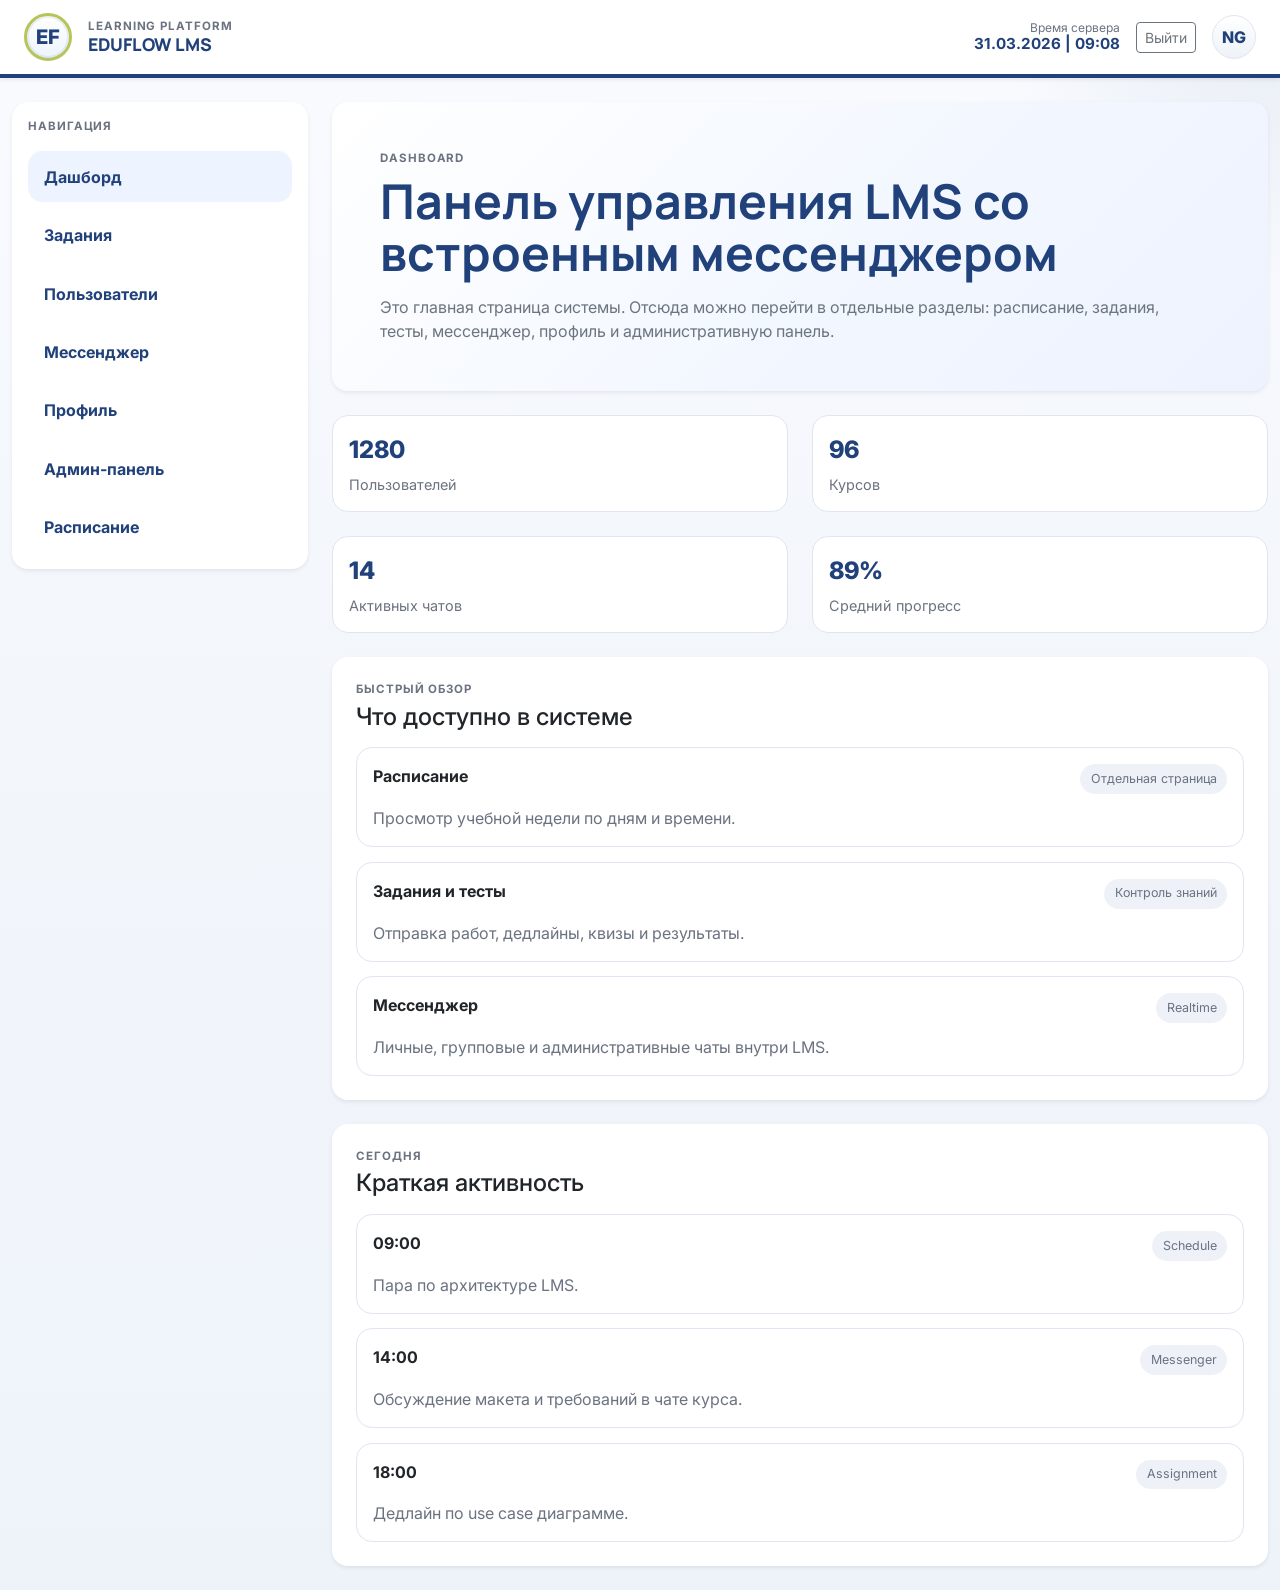
==== commit 19850944: "Update LMS UI/roles, messaging, attendance and admin tools" ====
--- a/index.html
+++ b/index.html
@@ -43,12 +43,12 @@
               <p class="section-label mb-3">Навигация</p>
               <nav class="main-nav">
                 <a href="/dashboard" class="nav-link active">Дашборд</a>
-                <a href="/schedule" class="nav-link">Расписание</a>
                 <a href="/assignments" class="nav-link">Задания</a>
                 <a href="/directory" class="nav-link">Пользователи</a>
                 <a href="/messenger" class="nav-link">Мессенджер</a>
                 <a href="/profile" class="nav-link">Профиль</a>
                 <a href="/admin" class="nav-link">Админ-панель</a>
+                <a href="/schedule" class="nav-link">Расписание</a>
               </nav>
             </div>
           </section>
--- a/styles.css
+++ b/styles.css
@@ -165,9 +165,23 @@
   align-items: center;
   border-radius: 0.9rem;
   padding: 0.85rem 1rem;
+  padding-right: 2rem;
   color: var(--app-primary);
   font-weight: 700;
   transition: 0.2s ease;
+  position: relative;
+}
+
+.nav-deadline-dot {
+  width: 0.62rem;
+  height: 0.62rem;
+  border-radius: 999px;
+  background: #dc3545;
+  position: absolute;
+  right: 0.95rem;
+  top: 50%;
+  transform: translateY(-50%);
+  box-shadow: 0 0 0 2px #fff;
 }
 
 .main-nav .nav-link.active,
@@ -232,6 +246,47 @@
 
 .card {
   border-radius: var(--app-radius) !important;
+}
+
+.subject-activities-modal {
+  position: fixed;
+  inset: 0;
+  z-index: 1200;
+}
+
+.subject-activities-backdrop {
+  position: absolute;
+  inset: 0;
+  background: rgba(15, 23, 42, 0.42);
+}
+
+.subject-activities-dialog {
+  position: relative;
+  width: min(920px, calc(100vw - 2rem));
+  max-height: calc(100vh - 2rem);
+  margin: 1rem auto;
+  border-radius: 1rem;
+  background: #fff;
+  box-shadow: var(--app-shadow);
+  border: 1px solid var(--app-border);
+  display: flex;
+  flex-direction: column;
+}
+
+.subject-activities-header {
+  display: flex;
+  align-items: center;
+  justify-content: space-between;
+  gap: 1rem;
+  padding: 1rem 1.25rem;
+  border-bottom: 1px solid var(--app-border);
+}
+
+.subject-activities-content {
+  padding: 1rem 1.25rem 1.25rem;
+  overflow: auto;
+  display: grid;
+  gap: 0.9rem;
 }
 
 .hero-card {
@@ -540,11 +595,11 @@
 }
 
 .messenger-page .app-page {
-  min-height: calc(100vh - 88px);
+  min-height: auto;
 }
 
 .messenger-page .app-page > .row {
-  min-height: 100%;
+  min-height: auto;
 }
 
 .messenger-main {
@@ -553,6 +608,7 @@
 
 .messenger-panel {
   width: 100%;
+  height: clamp(460px, 68vh, 620px);
 }
 
 .messenger-panel-body {
@@ -562,14 +618,40 @@
 }
 
 .messenger-page .messenger-layout {
-  grid-template-columns: minmax(0, 1fr);
+  grid-template-columns: 300px minmax(0, 1fr);
+  grid-template-rows: minmax(0, 1fr);
   height: 100%;
   min-height: 0;
   margin-top: 0.75rem !important;
 }
 
+.messenger-page .chat-sidebar {
+  display: grid;
+  grid-template-rows: auto minmax(0, 1fr);
+  min-height: 0;
+}
+
+.messenger-chat-label {
+  margin: 0;
+  margin-bottom: 0.65rem;
+}
+
 .messenger-page .chat-list {
-  display: none;
+  display: grid;
+  gap: 0.65rem;
+  align-content: start;
+  grid-auto-rows: max-content;
+  overflow-y: auto;
+  overflow-x: hidden;
+  max-height: none;
+  min-height: 0;
+  padding-right: 0.2rem;
+}
+
+.messenger-page .chat-item {
+  min-width: 0;
+  max-width: none;
+  padding: 0.75rem 0.85rem;
 }
 
 .messenger-page .chat-window {
@@ -580,6 +662,21 @@
 .messenger-page .message-history {
   max-height: none;
   min-height: 0;
+  display: flex;
+  flex-direction: column;
+  align-content: flex-start;
+  gap: 0.75rem;
+}
+
+@media (max-width: 1199.98px) {
+  .messenger-page .messenger-layout {
+    grid-template-columns: minmax(0, 1fr);
+    grid-template-rows: auto minmax(0, 1fr);
+  }
+
+  .messenger-page .chat-list {
+    max-height: 16rem;
+  }
 }
 
 .typing-indicator {
@@ -593,13 +690,13 @@
 }
 
 .message {
-  justify-self: start;
+  align-self: flex-start;
   width: fit-content;
   max-width: min(75%, 56ch);
 }
 
 .message.outgoing {
-  justify-self: end;
+  align-self: flex-end;
   margin-left: 0;
   background: linear-gradient(135deg, var(--app-primary), #3866b8);
   color: #fff;
@@ -608,6 +705,17 @@
 .message.outgoing .message-time,
 .message.outgoing .message-state {
   color: rgba(255, 255, 255, 0.8);
+}
+
+.message-form {
+  align-items: flex-end;
+}
+
+.message-input {
+  min-height: 2.75rem;
+  max-height: 10rem;
+  resize: none;
+  overflow-y: auto;
 }
 
 .message p,
@@ -644,7 +752,15 @@
 .directory-card {
   position: relative;
   padding-right: 3.5rem;
-  padding-bottom: 2.8rem;
+  padding-bottom: 1.9rem;
+  padding-top: 0.75rem;
+  padding-inline: 0.85rem 3.5rem;
+  gap: 0.45rem;
+}
+
+.directory-card p {
+  margin: 0;
+  line-height: 1.25;
 }
 
 .directory-chat-button {
@@ -670,6 +786,73 @@
   border-color: #afc4e8;
 }
 
+.directory-chat-button.inline {
+  position: static;
+}
+
+.directory-actions-row {
+  display: inline-flex;
+  align-items: center;
+  gap: 0.55rem;
+}
+
+.directory-name-with-status {
+  display: inline-flex;
+  align-items: center;
+  gap: 0.5rem;
+}
+
+.directory-online-dot {
+  width: 0.6rem;
+  height: 0.6rem;
+  border-radius: 999px;
+  display: inline-block;
+  flex-shrink: 0;
+}
+
+.directory-online-dot.online {
+  background: #22c55e;
+}
+
+.directory-online-dot.offline {
+  background: #9ca3af;
+}
+
+.subject-metric-pill {
+  display: inline-flex;
+  min-width: 2.3rem;
+  justify-content: center;
+  align-items: center;
+  padding: 0.2rem 0.55rem;
+  border: 1px solid #b8c9e7;
+  border-radius: 0.55rem;
+  background: #f8fbff;
+  color: #27437a;
+  font-weight: 600;
+  line-height: 1.1;
+}
+
+.subject-metric-pill-button {
+  cursor: pointer;
+}
+
+.subject-metric-pill.nb-warning {
+  background: #fff7db;
+  border-color: #f3cf64;
+  color: #7a5a00;
+}
+
+.subject-metric-pill.nb-danger {
+  background: #ffeceb;
+  border-color: #f2a8a3;
+  color: #b42318;
+}
+
+.profile-attendance-alert {
+  color: #b42318;
+  font-weight: 700;
+}
+
 .profile-card {
   margin-bottom: 1rem;
   align-items: center;
@@ -766,6 +949,16 @@
 .admin-grid {
   margin-bottom: 1rem;
   grid-template-columns: repeat(2, minmax(0, 1fr));
+}
+
+.admin-section-tabs {
+  display: flex;
+  flex-wrap: wrap;
+  gap: 0.6rem;
+}
+
+.admin-section-tabs a {
+  text-decoration: none;
 }
 
 .moderation-item {
@@ -1140,3 +1333,76 @@
     max-width: 100%;
   }
 }
+
+.schedule-sheet {
+  background: #ffffff;
+  border-radius: 1.5rem;
+  padding: clamp(1rem, 2vw, 1.75rem);
+  display: grid;
+  gap: 1.25rem;
+}
+
+.schedule-day-card {
+  background: #ffffff;
+  border-radius: 1.75rem;
+  padding: 1.6rem 1.5rem 1.35rem;
+  box-shadow: 0 2px 10px rgba(12, 12, 13, 0.1);
+  border: 1px solid rgba(40, 40, 40, 0.06);
+}
+
+.schedule-day-card h2 {
+  margin: 0 0 1rem;
+  font-size: clamp(1.15rem, 2.1vw, 1.65rem);
+  font-weight: 800;
+  letter-spacing: 0.02em;
+  color: #101114;
+}
+
+.schedule-day-rows {
+  border-top: 1px solid #cfcfd2;
+}
+
+.schedule-day-row {
+  display: grid;
+  grid-template-columns: 92px minmax(0, 1fr) 88px;
+  gap: 1rem;
+  align-items: center;
+  min-height: 4.2rem;
+  border-bottom: 1px solid #cfcfd2;
+  color: #17181a;
+  font-size: clamp(0.9rem, 1.35vw, 1.05rem);
+}
+
+.schedule-day-row span:nth-child(1),
+.schedule-day-row span:nth-child(2),
+.schedule-day-row span:nth-child(3) {
+  font-weight: 500;
+}
+
+.schedule-day-row span:nth-child(3) {
+  text-align: right;
+}
+
+.schedule-day-row-edit {
+  grid-template-columns: 92px minmax(0, 1fr) 88px;
+}
+
+.schedule-day-row-edit .form-control {
+  border-radius: 0.55rem;
+  border-color: #ccd3de;
+  min-height: 2.2rem;
+}
+
+@media (max-width: 767.98px) {
+  .schedule-day-card {
+    padding: 1.2rem 1rem 1rem;
+    border-radius: 1.25rem;
+  }
+
+  .schedule-day-row {
+    grid-template-columns: 72px minmax(0, 1fr) 72px;
+    gap: 0.6rem;
+    min-height: 3.4rem;
+    font-size: 0.95rem;
+  }
+}
